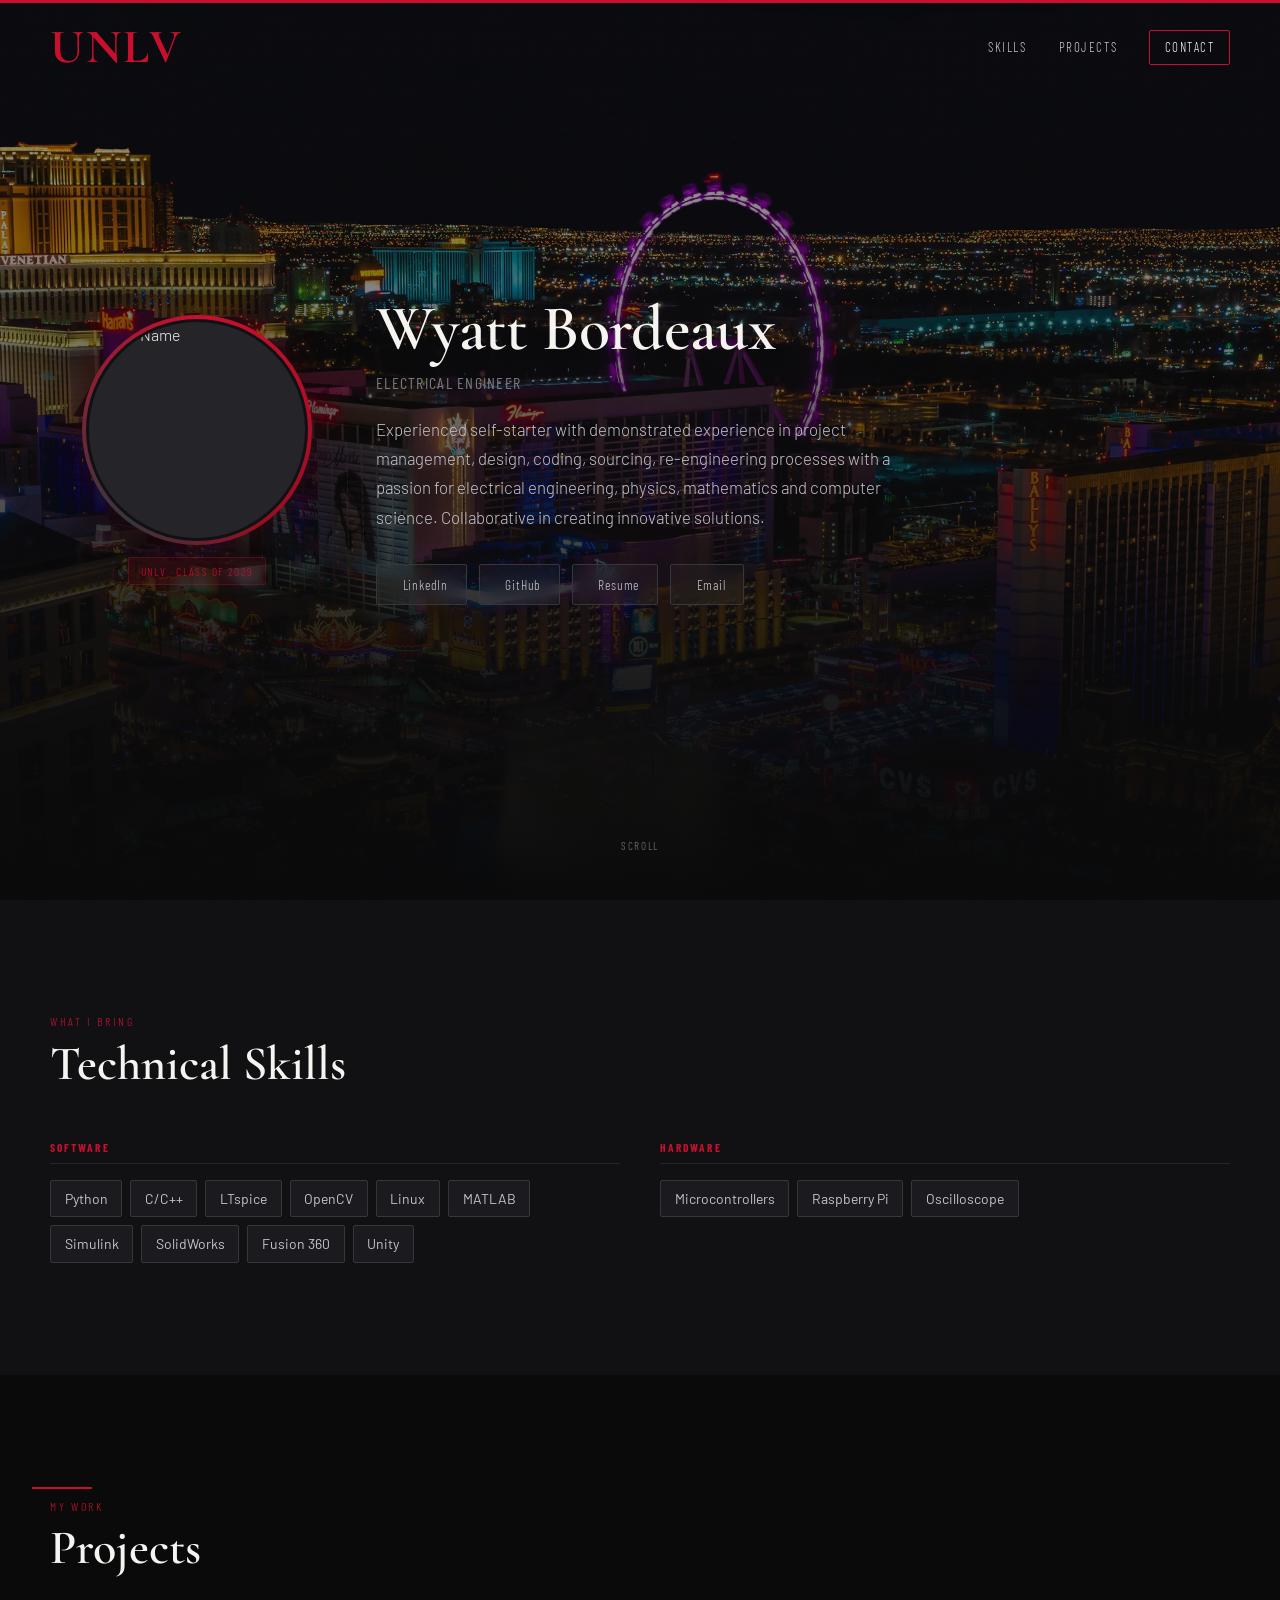
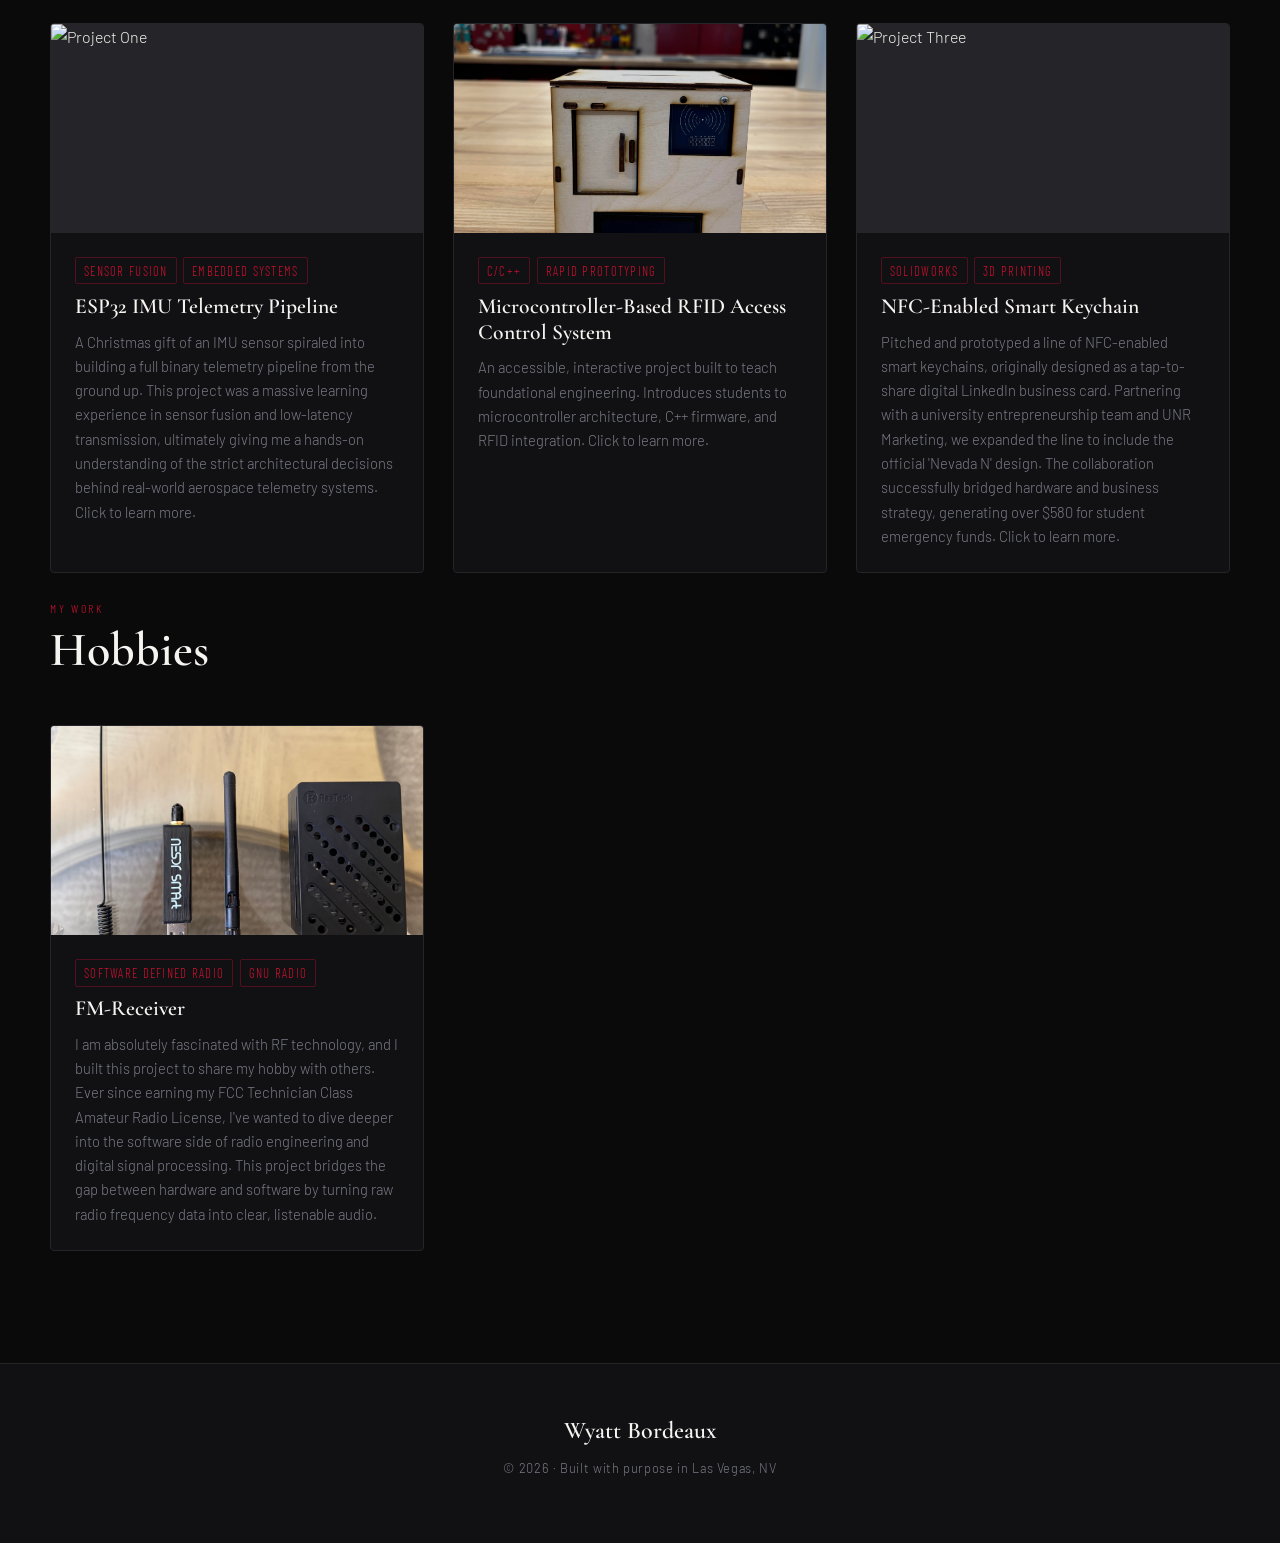
==== index.html @ 3c162ef0 "Fix image source paths in index.html Updated image source paths to use 'Images' directory." ====
<!DOCTYPE html>
<html lang="en">
<head>
  <meta charset="UTF-8" />
  <meta name="viewport" content="width=device-width, initial-scale=1.0" />
  <title>Wyatt Bordeaux | Portfolio</title>
  <link rel="stylesheet" href="style.css" />
  <link rel="preconnect" href="https://fonts.googleapis.com" />
  <link rel="preconnect" href="https://fonts.gstatic.com" crossorigin />
  <link href="https://fonts.googleapis.com/css2?family=Cormorant+Garamond:wght@300;400;600;700&family=Barlow:wght@300;400;500;600&family=Barlow+Condensed:wght@400;600;700&display=swap" rel="stylesheet" />
  <!-- Phosphor Icons CDN -->
  <script src="https://unpkg.com/@phosphor-icons/web@2.1.1/src/index.js"></script>
</head>
<body>

  <section id="hero">
    <div class="hero-bg" id="heroBg">
      <img src="Images/strip.jpg" alt="Las Vegas Strip" class="hero-bg-img" />
      <div class="hero-bg-overlay"></div>
    </div>

    <div class="profile-container" id="profileSection">

      <!-- Left: Headshot -->
      <div class="profile-photo-wrap">
        <!-- 📸 PLACEHOLDER: Replace with your headshot photo -->
        <div class="profile-photo-ring">
          <img src="images/headshot.png" alt="Your Name" class="profile-photo" />
        </div>
        <!-- Optional: small school/org badge below photo -->
        <div class="profile-badge">UNLV · Class of 2029</div>
      </div>

      <!-- Right: Description -->
      <div class="profile-info">
        <h1 class="profile-name">Wyatt Bordeaux</h1>
        <p class="profile-title">
          <!-- 🖊️ PLACEHOLDER: Your degree / role / headline -->
          Electrical Engineer
        </p>
        <p class="profile-bio">
          <!-- 🖊️ PLACEHOLDER: 2–4 sentences about you, your passion, and your goals -->
          Experienced self-starter with demonstrated experience in project management, design, coding, sourcing, re-engineering
            processes with a passion for electrical engineering, physics, mathematics and computer science. Collaborative in
            creating innovative solutions.
        </p>

        <!-- Contact row -->
        <div class="contact-row">
          <!-- 🔗 Replace href with your LinkedIn URL -->
          <a href="https://www.linkedin.com/in/wyatt-bordeaux" target="_blank" class="contact-chip" title="LinkedIn">
            <i class="ph ph-linkedin-logo"></i>
            <span>LinkedIn</span>
          </a>
            <!-- 📄 Replace href with path to your GITHUB  -->
          <a href="https://github.com/ButterCaptain" target="_blank" class="contact-chip" title="github">
             <i class="ph ph-github-logo"></i>
             <span>GitHub</span>
          </a>
          <!-- 📄 Replace href with path to your resume PDF -->
          <a href="Files/Resume_2026.pdf" target="_blank" class="contact-chip" title="Resume">
            <i class="ph ph-file-text"></i>
            <span>Resume</span>
          </a>
          
          <a href="mailto:Wyatt.l.bordeaux@gmail.com" class="contact-chip" title="Email">
            <i class="ph ph-envelope-simple"></i>
            <span>Email</span>
          </a>
        </div>
      </div>

    </div><!-- /profile-container -->

    <!-- Scroll hint -->
    <div class="scroll-hint">
      <span>Scroll</span>
      <i class="ph ph-arrow-down"></i>
    </div>
  </section><!-- /hero -->


  <section id="skills" class="section">
    <div class="section-inner">
      <div class="section-label-row">
        <span class="eyebrow">What I Bring</span>
        <h2 class="section-title">Technical Skills</h2>
      </div>

      <div class="skills-grid">

        <div class="skill-group">
          <h3 class="skill-group-label">Software</h3>
          <div class="skill-tags">
            <span class="skill-tag">Python</span>
            <span class="skill-tag">C/C++</span>
            <span class="skill-tag">LTspice</span>
            <span class="skill-tag">OpenCV</span>
            <span class="skill-tag">Linux</span>
            <span class="skill-tag">MATLAB</span>
            <span class="skill-tag">Simulink</span>
            <span class="skill-tag">SolidWorks</span>
            <span class="skill-tag">Fusion 360</span>
            <span class="skill-tag">Unity</span>

            <!-- Add more here -->
          </div>
        </div>

        <div class="skill-group">
          <h3 class="skill-group-label">Hardware</h3>
          <div class="skill-tags">
            <span class="skill-tag">Microcontrollers</span>
            <span class="skill-tag">Raspberry Pi</span>
            <span class="skill-tag">Oscilloscope</span>
            <!-- Add more here -->
          </div>
        </div>

      </div><!-- /skills-grid -->
    </div>
  </section><!-- /skills -->


  <section id="projects" class="section">
    <div class="section-inner">
      <div class="section-label-row">
        <span class="eyebrow">My Work</span>
        <h2 class="section-title">Projects</h2>
      </div>

      <div class="projects-grid">

        <!-- ── PROJECT CARD 1 ──────────────────────────────────── -->
        <article class="project-card" onclick="location.href='Project_Template1.html'">
          <div class="project-img-wrap">
            <!-- 📸 PLACEHOLDER: Replace with project screenshot/image -->
            <img src="Images/ESP32_IMU.png" alt="Project One" class="project-img" />
            <div class="project-img-overlay">
              <span class="view-label">View Project <i class="ph ph-arrow-up-right"></i></span>
            </div>
          </div>
          <div class="project-body">
            <div class="project-tags">
              <span class="ptag">Sensor Fusion</span>
              <span class="ptag">Embedded Systems</span>
            </div>
            <h3 class="project-title">ESP32 IMU Telemetry Pipeline</h3>
            <p class="project-desc">
              A Christmas gift of an IMU sensor spiraled into building a full binary telemetry pipeline from the ground up. This project was a massive learning experience in sensor fusion and low-latency transmission, ultimately giving me a hands-on understanding of the strict architectural decisions behind real-world aerospace telemetry systems. Click to learn more.
            </p>
          </div>
        </article>

        <!-- ── PROJECT CARD 2 ──────────────────────────────────── -->
        <article class="project-card" onclick="location.href='Project_Template.html'">
          <div class="project-img-wrap">
            <img src="Images/project_1.jpg" alt="Project Two" class="project-img" />
            <div class="project-img-overlay">
              <span class="view-label">View Project <i class="ph ph-arrow-up-right"></i></span>
            </div>
          </div>
          <div class="project-body">
            <div class="project-tags">
              <span class="ptag">C/C++</span>
              <span class="ptag">Rapid Prototyping</span>
            </div>
            <h3 class="project-title">Microcontroller-Based RFID Access Control System</h3>
            <p class="project-desc">An accessible, interactive project built to teach foundational engineering. Introduces students to microcontroller architecture, C++ firmware, and RFID integration. Click to learn more.</p>
          </div>
        </article>

        <!-- ── PROJECT CARD 3 ──────────────────────────────────── -->
        <article class="project-card" onclick="location.href='Project_Template3.html'">
          <div class="project-img-wrap">
            <img src="Images/linkedin_keychain.png" alt="Project Three" class="project-img" />
            <div class="project-img-overlay">
              <span class="view-label">View Project <i class="ph ph-arrow-up-right"></i></span>
            </div>
          </div>
          <div class="project-body">
            <div class="project-tags">
              <span class="ptag">SolidWorks</span>
              <span class="ptag">3D Printing</span>
            </div>
            <h3 class="project-title">NFC-Enabled Smart Keychain</h3>
            <p class="project-desc">
              Pitched and prototyped a line of NFC-enabled smart keychains, originally designed as a tap-to-share digital LinkedIn business card. Partnering with a university entrepreneurship team and UNR Marketing, we expanded the line to include the official 'Nevada N' design. The collaboration successfully bridged hardware and business strategy, generating over $580 for student emergency funds. Click to learn more.
            </p>
          </div>
        </article>


      </div><!-- /projects-grid -->
    </div>
    <span style="display: inline-block; width: 20px;"></span>
    <span style="display: inline-block; width: 20px;"></span>
    <div class="section-inner">
      <div class="section-label-row">
        <span class="eyebrow">My Work</span>
        <h2 class="section-title">Hobbies</h2>
      </div>

      <div class="projects-grid">

        <!-- ── PROJECT CARD 1 ──────────────────────────────────── -->
        <article class="project-card" onclick="location.href='Project_Template1.html'">
          <div class="project-img-wrap">
            <!-- 📸 PLACEHOLDER: Replace with project screenshot/image -->
            <img src="Images/Layout.jpg" alt="Project One" class="project-img" />
            <div class="project-img-overlay">
              <span class="view-label">View Project <i class="ph ph-arrow-up-right"></i></span>
            </div>
          </div>
          <div class="project-body">
            <div class="project-tags">
              <span class="ptag">Software Defined Radio</span>
              <span class="ptag">GNU Radio</span>
            </div>
            <h3 class="project-title">FM-Receiver</h3>
            <p class="project-desc">
              I am absolutely fascinated with RF technology, and I built this project to share my hobby with others. Ever since earning my FCC Technician Class Amateur Radio License, I've wanted to dive deeper into the software side of radio engineering and digital signal processing. This project bridges the gap between hardware and software by turning raw radio frequency data into clear, listenable audio.
            </p>
          </div>
        </article>

      </div><!-- /hobbies-grid -->
    </div>
  </section><!-- /Hobbies -->


  <footer id="footer">
    <div class="footer-inner">
      <p class="footer-name">Wyatt Bordeaux</p>
      <p class="footer-copy">&copy; <span id="year"></span> · Built with purpose in Las Vegas, NV</p>
      <div class="footer-links">
        <a href="mailto:wyatt.l.bordeaux@gmail.com"><i class="ph ph-envelope-simple"></i></a>
        <a href="https://linkedin.com/in/yourhandle" target="_blank"><i class="ph ph-linkedin-logo"></i></a>
        <a href="files/resume.pdf" target="_blank"><i class="ph ph-file-text"></i></a>
      </div>
    </div>
  </footer>


  <script src="main.js"></script>
</body>
</html>
---- style.css ----
:root {
  /* Brand Colors */
  --scarlet:        #C8102E;   /* Primary accent */
  --scarlet-dark:   #9A0C22;
  --scarlet-glow:   rgba(200, 16, 46, 0.18);

  /* Neutrals */
  --black:          #0A0A0B;
  --gray-900:       #111114;
  --gray-800:       #1A1A1F;
  --gray-700:       #242429;
  --gray-600:       #36363D;
  --gray-400:       #7A7A85;
  --gray-200:       #C4C4CC;
  --white:          #F5F4F0;

  /* Typography */
  --font-display:  'Cormorant Garamond', Georgia, serif;
  --font-body:     'Barlow', sans-serif;
  --font-condensed:'Barlow Condensed', sans-serif;

  /* Spacing */
  --section-pad:   7rem 2rem;
  --card-radius:   4px;
  --max-width:     1180px;

  /* Transitions */
  --ease:          cubic-bezier(0.25, 0.46, 0.45, 0.94);
}

*, *::before, *::after {
  box-sizing: border-box;
  margin: 0;
  padding: 0;
}

html {
  scroll-behavior: smooth;
  font-size: 16px;
}

body {
  background-color: var(--black);
  color: var(--white);
  font-family: var(--font-body);
  font-weight: 300;
  line-height: 1.6;
  overflow-x: hidden;
}

img {
  display: block;
  max-width: 100%;
}

a {
  color: inherit;
  text-decoration: none;
}

/* Scrollbar (Chrome/Edge) */
::-webkit-scrollbar { width: 5px; }
::-webkit-scrollbar-track { background: var(--gray-900); }
::-webkit-scrollbar-thumb { background: var(--scarlet-dark); border-radius: 2px; }


#hero {
  position: relative;
  min-height: 100vh;
  display: flex;
  flex-direction: column;
  justify-content: center;
  align-items: center;
  overflow: hidden;
}

/* --- Vegas Strip background image --- */
.hero-bg {
  position: absolute;
  inset: 0;
  z-index: 0;
  will-change: transform;       /* JS parallax applied here */
}

.hero-bg-img {
  width: 100%;
  height: 130%;                 /* oversized so parallax has room */
  object-fit: cover;
  object-position: center top;
  background-color: var(--gray-800);
}

/* Gradient overlay: full coverage at bottom, partial at top */
.hero-bg-overlay {
  position: absolute;
  inset: 0;
  background: linear-gradient(
    to bottom,
    rgba(10, 10, 11, 0.35) 0%,
    rgba(10, 10, 11, 0.55) 40%,
    rgba(10, 10, 11, 0.92) 75%,
    var(--black)           100%
  );
}

/* Thin scarlet line at very top */
#hero::before {
  content: '';
  position: absolute;
  top: 0; left: 0; right: 0;
  height: 3px;
  background: var(--scarlet);
  z-index: 10;
}

/* --- Scroll hint arrow at bottom --- */
.scroll-hint {
  position: absolute;
  bottom: 2.5rem;
  left: 50%;
  transform: translateX(-50%);
  z-index: 5;
  display: flex;
  flex-direction: column;
  align-items: center;
  gap: 0.3rem;
  color: var(--gray-400);
  font-family: var(--font-condensed);
  font-size: 0.7rem;
  letter-spacing: 0.15em;
  text-transform: uppercase;
  animation: scrollBounce 2s infinite var(--ease);
}

.scroll-hint i { font-size: 1.1rem; }

@keyframes scrollBounce {
  0%, 100% { transform: translateX(-50%) translateY(0); opacity: 0.6; }
  50%       { transform: translateX(-50%) translateY(6px); opacity: 1; }
}


.profile-container {
  position: relative;
  z-index: 5;
  display: flex;
  align-items: center;
  gap: 4rem;
  max-width: var(--max-width);
  width: 100%;
  padding: 0 2rem;
  /* fade-in on load — JS adds .visible class */
  opacity: 0;
  transform: translateY(30px);
  transition: opacity 0.9s var(--ease), transform 0.9s var(--ease);
}

.profile-container.visible {
  opacity: 1;
  transform: translateY(0);
}

/* --- Headshot --- */
.profile-photo-wrap {
  flex-shrink: 0;
  display: flex;
  flex-direction: column;
  align-items: center;
  gap: 0.75rem;
}

/* Decorative ring: scarlet outer, gap, photo */
.profile-photo-ring {
  width: 230px;
  height: 230px;
  border-radius: 50%;
  padding: 4px;
  background: conic-gradient(var(--scarlet) 0%, var(--scarlet-dark) 40%, var(--gray-600) 60%, var(--scarlet) 100%);
  box-shadow: 0 0 40px var(--scarlet-glow), 0 20px 60px rgba(0,0,0,0.6);
  animation: rotateBorder 8s linear infinite;
}

@keyframes rotateBorder {
  to { filter: hue-rotate(10deg) brightness(1.05); }
}

.profile-photo {
  width: 100%;
  height: 100%;
  border-radius: 50%;
  object-fit: cover;
  object-position: top center;
  border: 3px solid var(--gray-900);
  background: var(--gray-700);
}

.profile-badge {
  font-family: var(--font-condensed);
  font-size: 0.72rem;
  letter-spacing: 0.12em;
  text-transform: uppercase;
  color: var(--scarlet);
  background: rgba(200, 16, 46, 0.1);
  border: 1px solid rgba(200, 16, 46, 0.3);
  padding: 0.25rem 0.75rem;
  border-radius: 2px;
}

/* --- Right: Text description --- */
.profile-info {
  flex: 1;
}

.profile-label {
  font-family: var(--font-condensed);
  font-size: 0.75rem;
  letter-spacing: 0.2em;
  color: var(--scarlet);
  margin-bottom: 0.4rem;
  text-transform: uppercase;
}

.profile-name {
  font-family: var(--font-display);
  font-size: clamp(2.8rem, 5vw, 4.2rem);
  font-weight: 600;
  line-height: 1.05;
  letter-spacing: -0.01em;
  color: var(--white);
  margin-bottom: 0.5rem;
}

.profile-title {
  font-family: var(--font-condensed);
  font-size: 1rem;
  font-weight: 400;
  letter-spacing: 0.08em;
  text-transform: uppercase;
  color: var(--gray-400);
  margin-bottom: 1.2rem;
}

.profile-bio {
  font-size: 1.05rem;
  font-weight: 300;
  line-height: 1.75;
  color: var(--gray-200);
  max-width: 540px;
  margin-bottom: 2rem;
}


.contact-row {
  display: flex;
  flex-wrap: wrap;
  gap: 0.75rem;
}

.contact-chip {
  display: inline-flex;
  align-items: center;
  gap: 0.5rem;
  padding: 0.55rem 1.1rem;
  border: 1px solid var(--gray-600);
  border-radius: 2px;
  font-family: var(--font-condensed);
  font-size: 0.85rem;
  letter-spacing: 0.06em;
  color: var(--gray-200);
  background: rgba(255,255,255,0.03);
  backdrop-filter: blur(8px);
  transition: border-color 0.2s, color 0.2s, background 0.2s, transform 0.2s;
  cursor: pointer;
}

.contact-chip i {
  font-size: 1rem;
  color: var(--scarlet);
  transition: transform 0.2s;
}

.contact-chip:hover {
  border-color: var(--scarlet);
  color: var(--white);
  background: rgba(200, 16, 46, 0.08);
  transform: translateY(-2px);
}

.contact-chip:hover i {
  transform: scale(1.15);
}


.section {
  padding: var(--section-pad);
  position: relative;
}

.section-inner {
  max-width: var(--max-width);
  margin: 0 auto;
}

.section-label-row {
  margin-bottom: 3rem;
}

.eyebrow {
  display: block;
  font-family: var(--font-condensed);
  font-size: 0.75rem;
  letter-spacing: 0.22em;
  text-transform: uppercase;
  color: var(--scarlet);
  margin-bottom: 0.4rem;
}

.section-title {
  font-family: var(--font-display);
  font-size: clamp(2rem, 4vw, 3rem);
  font-weight: 600;
  color: var(--white);
  line-height: 1.1;
}

/* Thin left border accent on sections */
.section::before {
  content: '';
  display: block;
  width: 60px;
  height: 2px;
  background: var(--scarlet);
  margin-bottom: 0.5rem;
}

#hero::before { margin-bottom: 0; }  /* override for hero top line */


#skills {
  background: var(--gray-900);
}

#skills::before { display: none; }  /* no left bar on skills — different bg */

.skills-grid {
  display: grid;
  grid-template-columns: repeat(auto-fit, minmax(240px, 1fr));
  gap: 2.5rem;
}

.skill-group-label {
  font-family: var(--font-condensed);
  font-size: 0.72rem;
  letter-spacing: 0.18em;
  text-transform: uppercase;
  color: var(--scarlet);
  margin-bottom: 1rem;
  padding-bottom: 0.4rem;
  border-bottom: 1px solid var(--gray-700);
}

.skill-tags {
  display: flex;
  flex-wrap: wrap;
  gap: 0.5rem;
}

.skill-tag {
  font-family: var(--font-body);
  font-size: 0.875rem;
  font-weight: 400;
  padding: 0.4rem 0.85rem;
  border: 1px solid var(--gray-600);
  border-radius: 2px;
  color: var(--gray-200);
  background: var(--gray-800);
  transition: border-color 0.2s, color 0.2s, background 0.2s, transform 0.15s;
  cursor: default;
}

.skill-tag:hover {
  border-color: var(--scarlet);
  color: var(--white);
  background: rgba(200, 16, 46, 0.06);
  transform: translateY(-2px);
}


#projects {
  background: var(--black);
}

.projects-grid {
  display: grid;
  grid-template-columns: repeat(auto-fill, minmax(320px, 1fr));
  gap: 1.8rem;
}

/* ── Project Card ── */
.project-card {
  background: var(--gray-900);
  border: 1px solid var(--gray-700);
  border-radius: var(--card-radius);
  overflow: hidden;
  cursor: pointer;
  transition: transform 0.3s var(--ease), border-color 0.3s, box-shadow 0.3s;
  display: flex;
  flex-direction: column;
}

.project-card:hover {
  transform: translateY(-6px);
  border-color: var(--scarlet);
  box-shadow: 0 20px 50px rgba(0,0,0,0.5), 0 0 0 1px var(--scarlet-glow);
}

/* Image wrapper */
.project-img-wrap {
  position: relative;
  width: 100%;
  aspect-ratio: 16 / 9;    /* keeps cards uniform height */
  overflow: hidden;
  background: var(--gray-700);  /* shows if image is missing */
}

.project-img {
  width: 100%;
  height: 100%;
  object-fit: cover;
  transition: transform 0.5s var(--ease);
}

.project-card:hover .project-img {
  transform: scale(1.05);
}

/* Hover overlay on image */
.project-img-overlay {
  position: absolute;
  inset: 0;
  background: rgba(200, 16, 46, 0.75);
  display: flex;
  align-items: center;
  justify-content: center;
  opacity: 0;
  transition: opacity 0.3s;
}

.project-card:hover .project-img-overlay { opacity: 1; }

.view-label {
  font-family: var(--font-condensed);
  font-size: 0.85rem;
  letter-spacing: 0.14em;
  text-transform: uppercase;
  color: var(--white);
  display: flex;
  align-items: center;
  gap: 0.4rem;
}

/* Card body */
.project-body {
  padding: 1.5rem;
  flex: 1;
  display: flex;
  flex-direction: column;
  gap: 0.6rem;
}

/* Small tech badges */
.project-tags {
  display: flex;
  flex-wrap: wrap;
  gap: 0.4rem;
}

.ptag {
  font-family: var(--font-condensed);
  font-size: 0.80rem;
  letter-spacing: 0.1em;
  text-transform: uppercase;
  color: var(--scarlet);
  border: 1px solid rgba(200, 16, 46, 0.35);
  border-radius: 2px;
  padding: 0.15rem 0.5rem;
}

.project-title {
  font-family: var(--font-display);
  font-size: 1.35rem;
  font-weight: 600;
  color: var(--white);
  line-height: 1.2;
}

.project-desc {
  font-size: 0.92rem;
  color: var(--gray-400);
  line-height: 1.65;
  flex: 1;
}

#footer {
  background: var(--gray-900);
  border-top: 1px solid var(--gray-700);
  padding: 3rem 2rem;
}

.footer-inner {
  max-width: var(--max-width);
  margin: 0 auto;
  display: flex;
  flex-direction: column;
  align-items: center;
  gap: 0.5rem;
  text-align: center;
}

.footer-name {
  font-family: var(--font-display);
  font-size: 1.5rem;
  font-weight: 600;
  color: var(--white);
}

.footer-copy {
  font-size: 0.8rem;
  color: var(--gray-400);
  letter-spacing: 0.05em;
}

.footer-links {
  display: flex;
  gap: 1.2rem;
  margin-top: 0.5rem;
}

.footer-links a {
  font-size: 1.3rem;
  color: var(--gray-400);
  transition: color 0.2s, transform 0.2s;
}

.footer-links a:hover {
  color: var(--scarlet);
  transform: translateY(-2px);
}

.reveal {
  opacity: 0;
  transform: translateY(24px);
  transition: opacity 0.7s var(--ease), transform 0.7s var(--ease);
}

.reveal.in-view {
  opacity: 1;
  transform: translateY(0);
}

/* Stagger children inside a container */
.reveal-stagger > * {
  opacity: 0;
  transform: translateY(20px);
  transition: opacity 0.6s var(--ease), transform 0.6s var(--ease);
}

.reveal-stagger.in-view > *:nth-child(1) { transition-delay: 0.05s; opacity: 1; transform: none; }
.reveal-stagger.in-view > *:nth-child(2) { transition-delay: 0.12s; opacity: 1; transform: none; }
.reveal-stagger.in-view > *:nth-child(3) { transition-delay: 0.19s; opacity: 1; transform: none; }
.reveal-stagger.in-view > *:nth-child(4) { transition-delay: 0.26s; opacity: 1; transform: none; }
.reveal-stagger.in-view > *:nth-child(5) { transition-delay: 0.33s; opacity: 1; transform: none; }
.reveal-stagger.in-view > *:nth-child(6) { transition-delay: 0.40s; opacity: 1; transform: none; }



/* Tablet */
@media (max-width: 900px) {
  .profile-container {
    flex-direction: column;
    align-items: center;
    text-align: center;
    gap: 2.5rem;
    padding-top: 6rem;
    padding-bottom: 4rem;
  }

  .profile-info { max-width: 520px; }

  .profile-bio { max-width: 100%; }

  .contact-row {
    justify-content: center;
  }

  .projects-grid {
    grid-template-columns: repeat(auto-fill, minmax(280px, 1fr));
  }
}

/* Mobile */
@media (max-width: 560px) {
  :root { --section-pad: 5rem 1.2rem; }

  .profile-photo-ring {
    width: 180px;
    height: 180px;
  }

  .profile-name { font-size: 2.4rem; }

  .skills-grid {
    grid-template-columns: 1fr;
  }

  .projects-grid {
    grid-template-columns: 1fr;
  }

  .contact-chip span { display: none; } /* icon-only on very small screens */
}
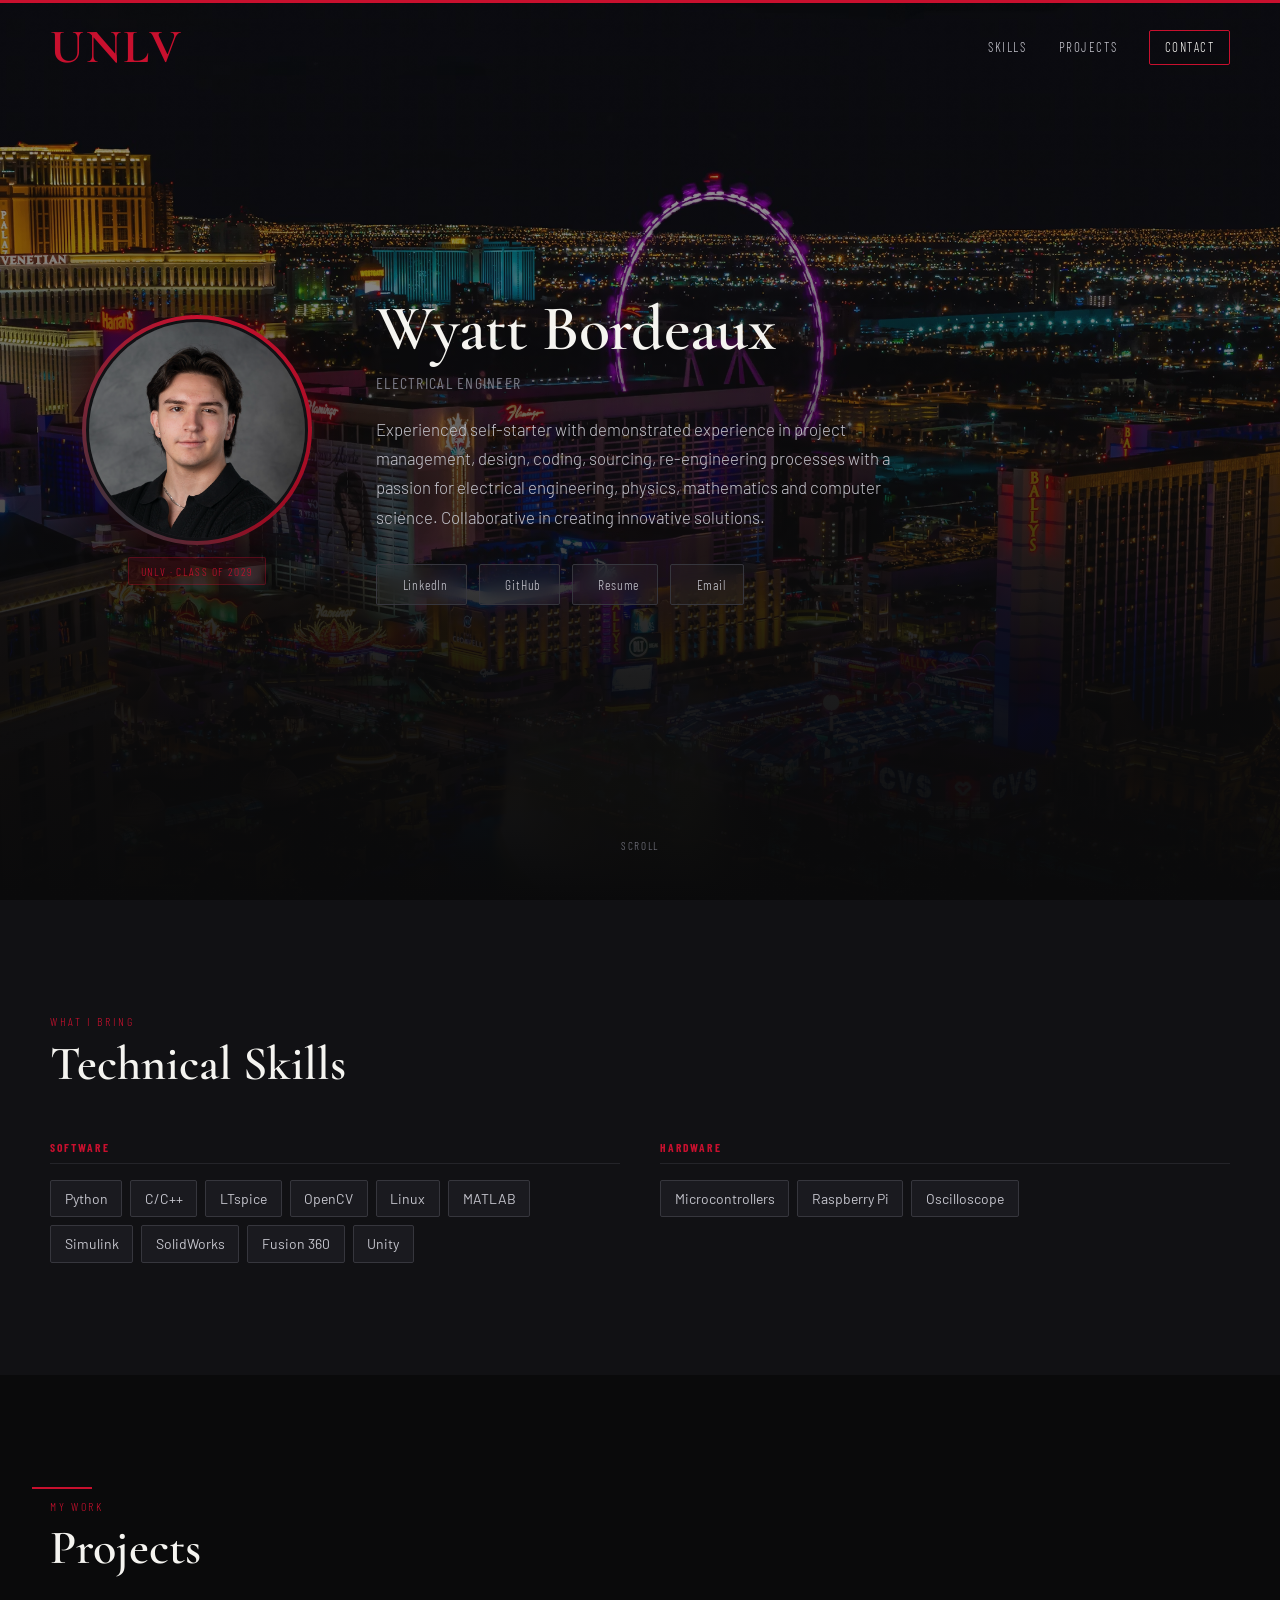
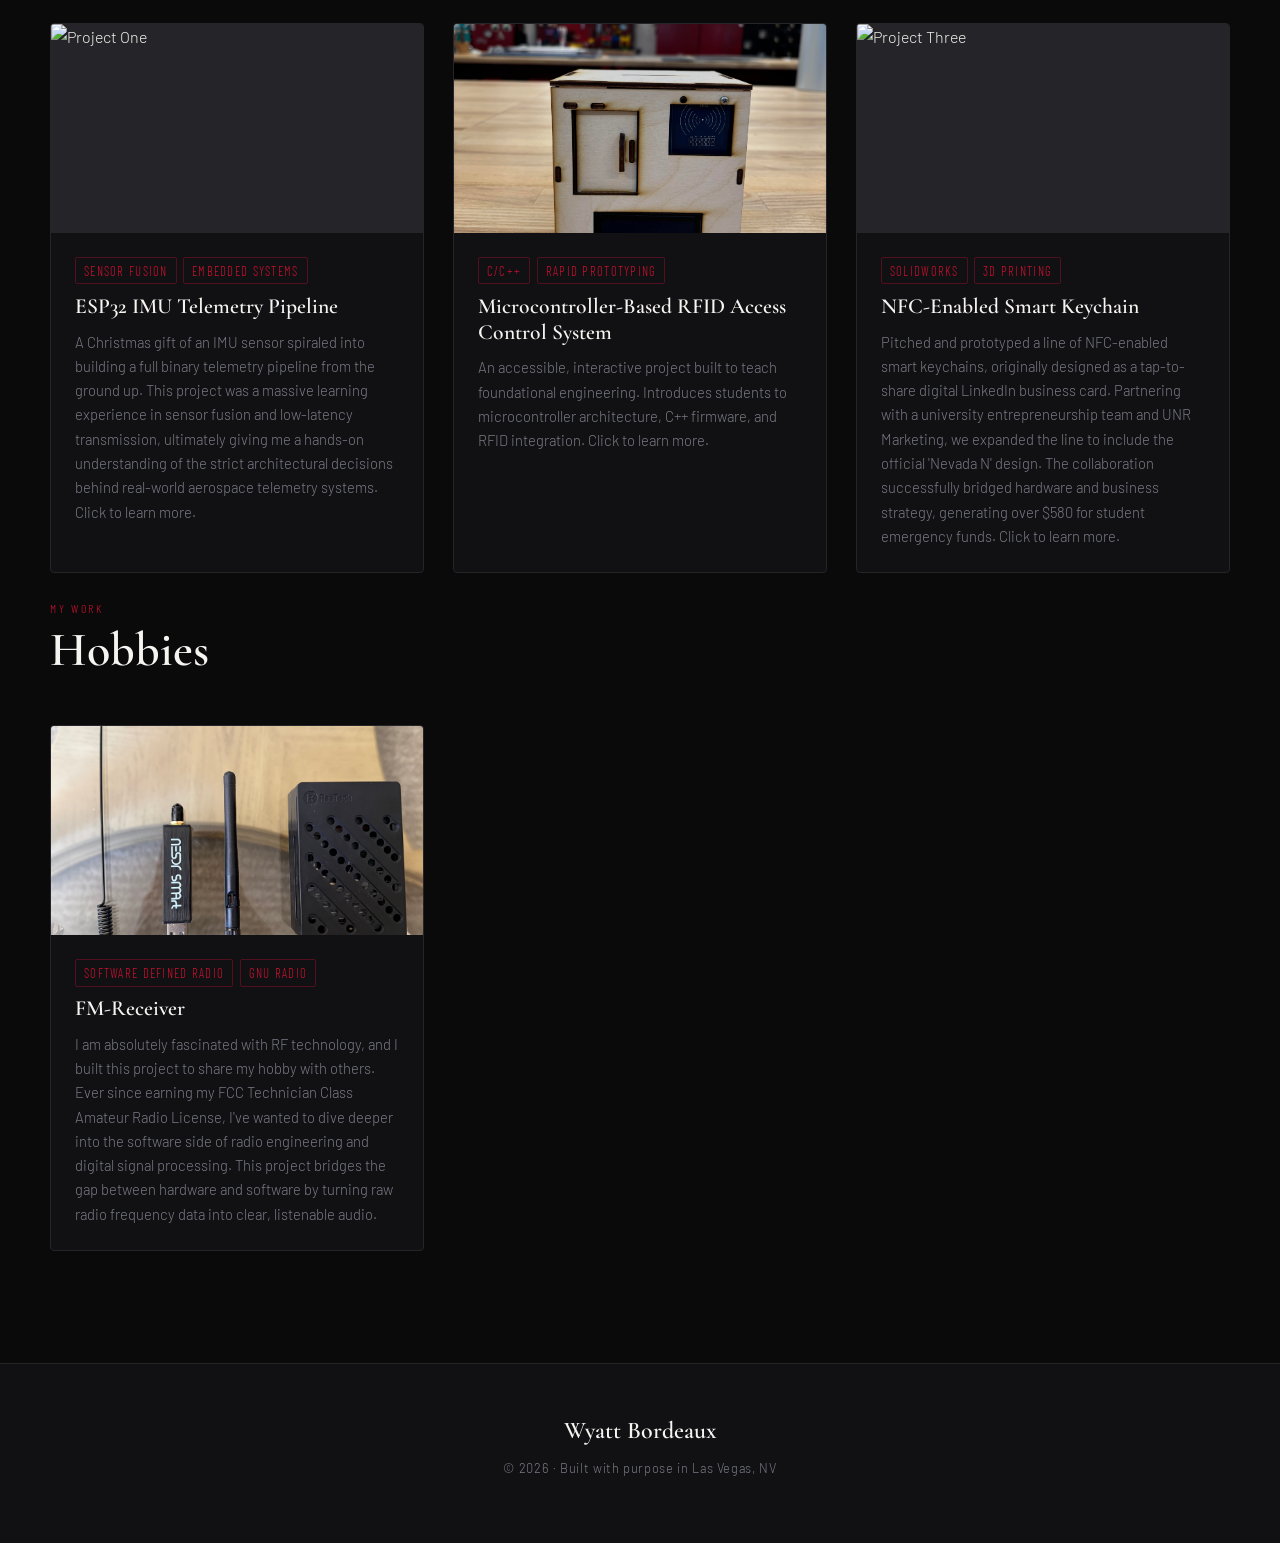
==== commit 43e6d177: "Fix image source path for headshot" ====
--- a/index.html
+++ b/index.html
@@ -25,7 +25,7 @@
       <div class="profile-photo-wrap">
         <!-- 📸 PLACEHOLDER: Replace with your headshot photo -->
         <div class="profile-photo-ring">
-          <img src="images/headshot.png" alt="Your Name" class="profile-photo" />
+          <img src="Images/headshot.png" alt="Your Name" class="profile-photo" />
         </div>
         <!-- Optional: small school/org badge below photo -->
         <div class="profile-badge">UNLV · Class of 2029</div>
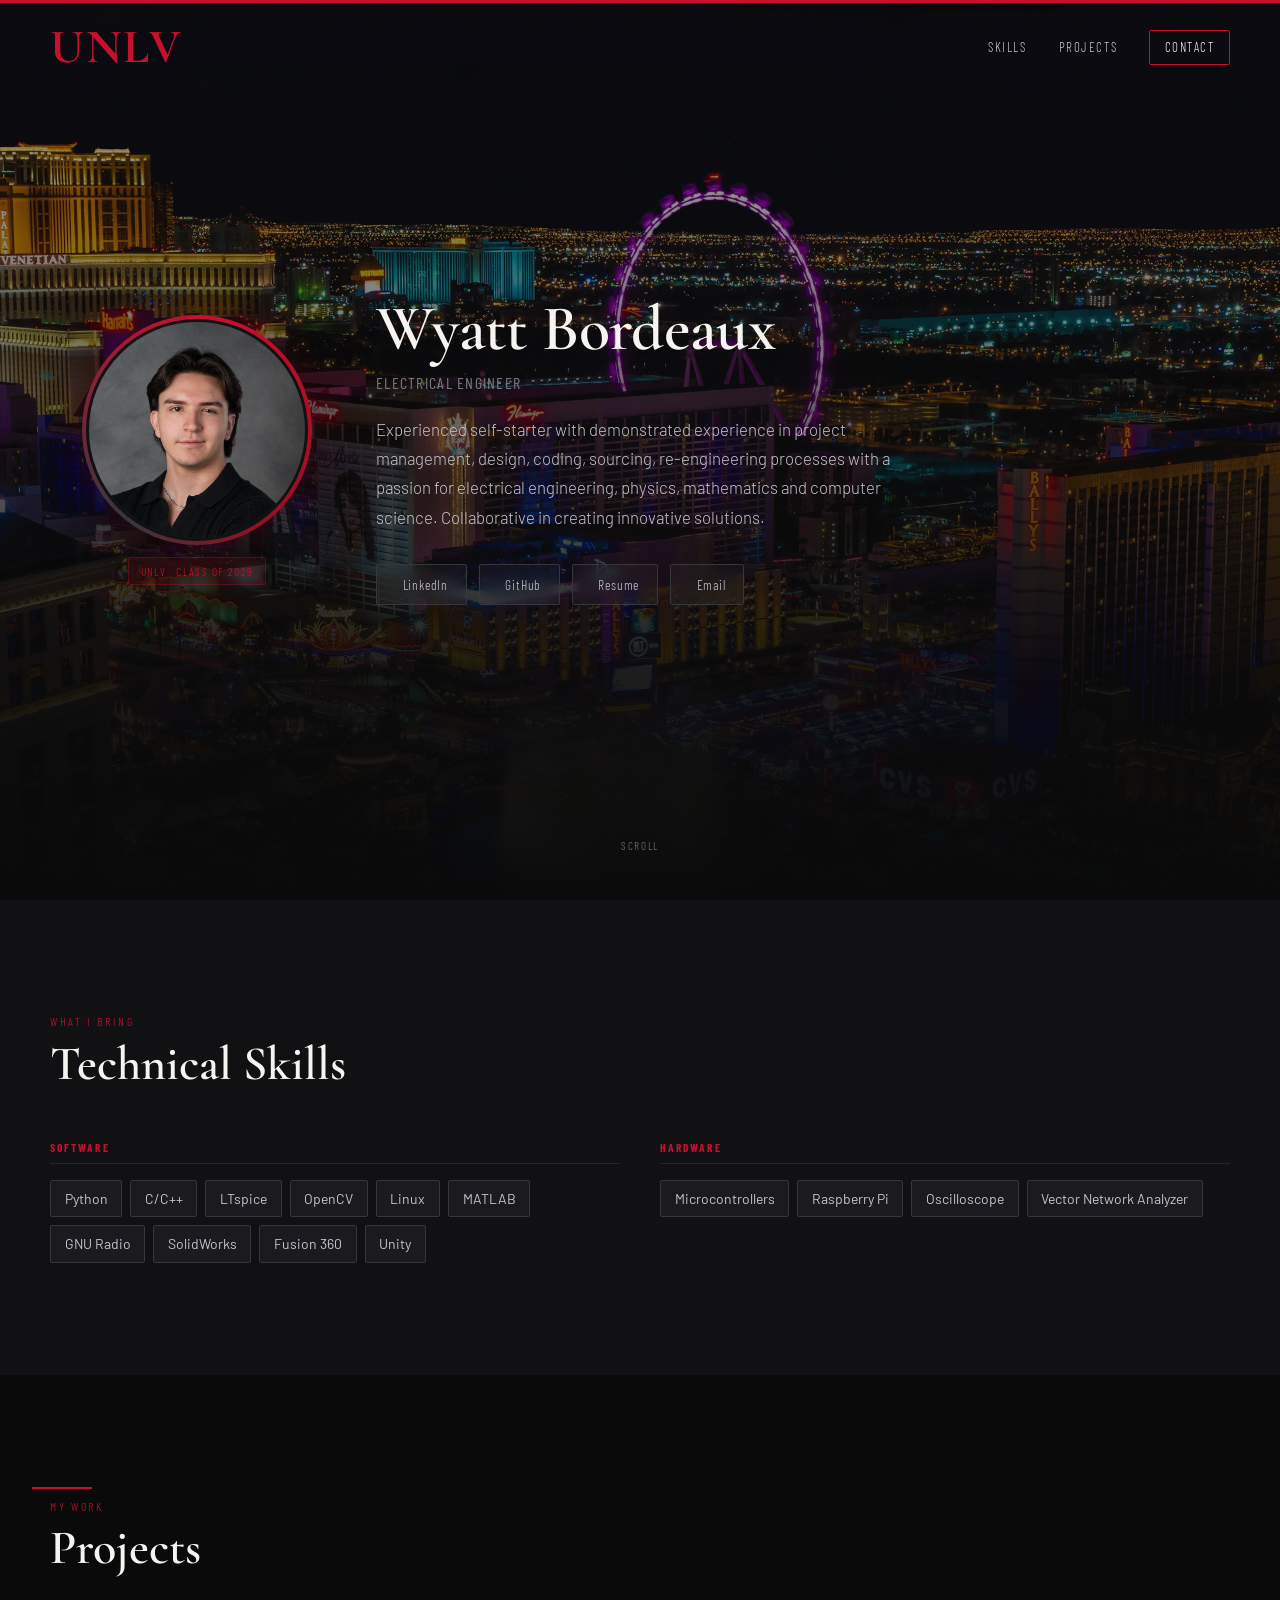
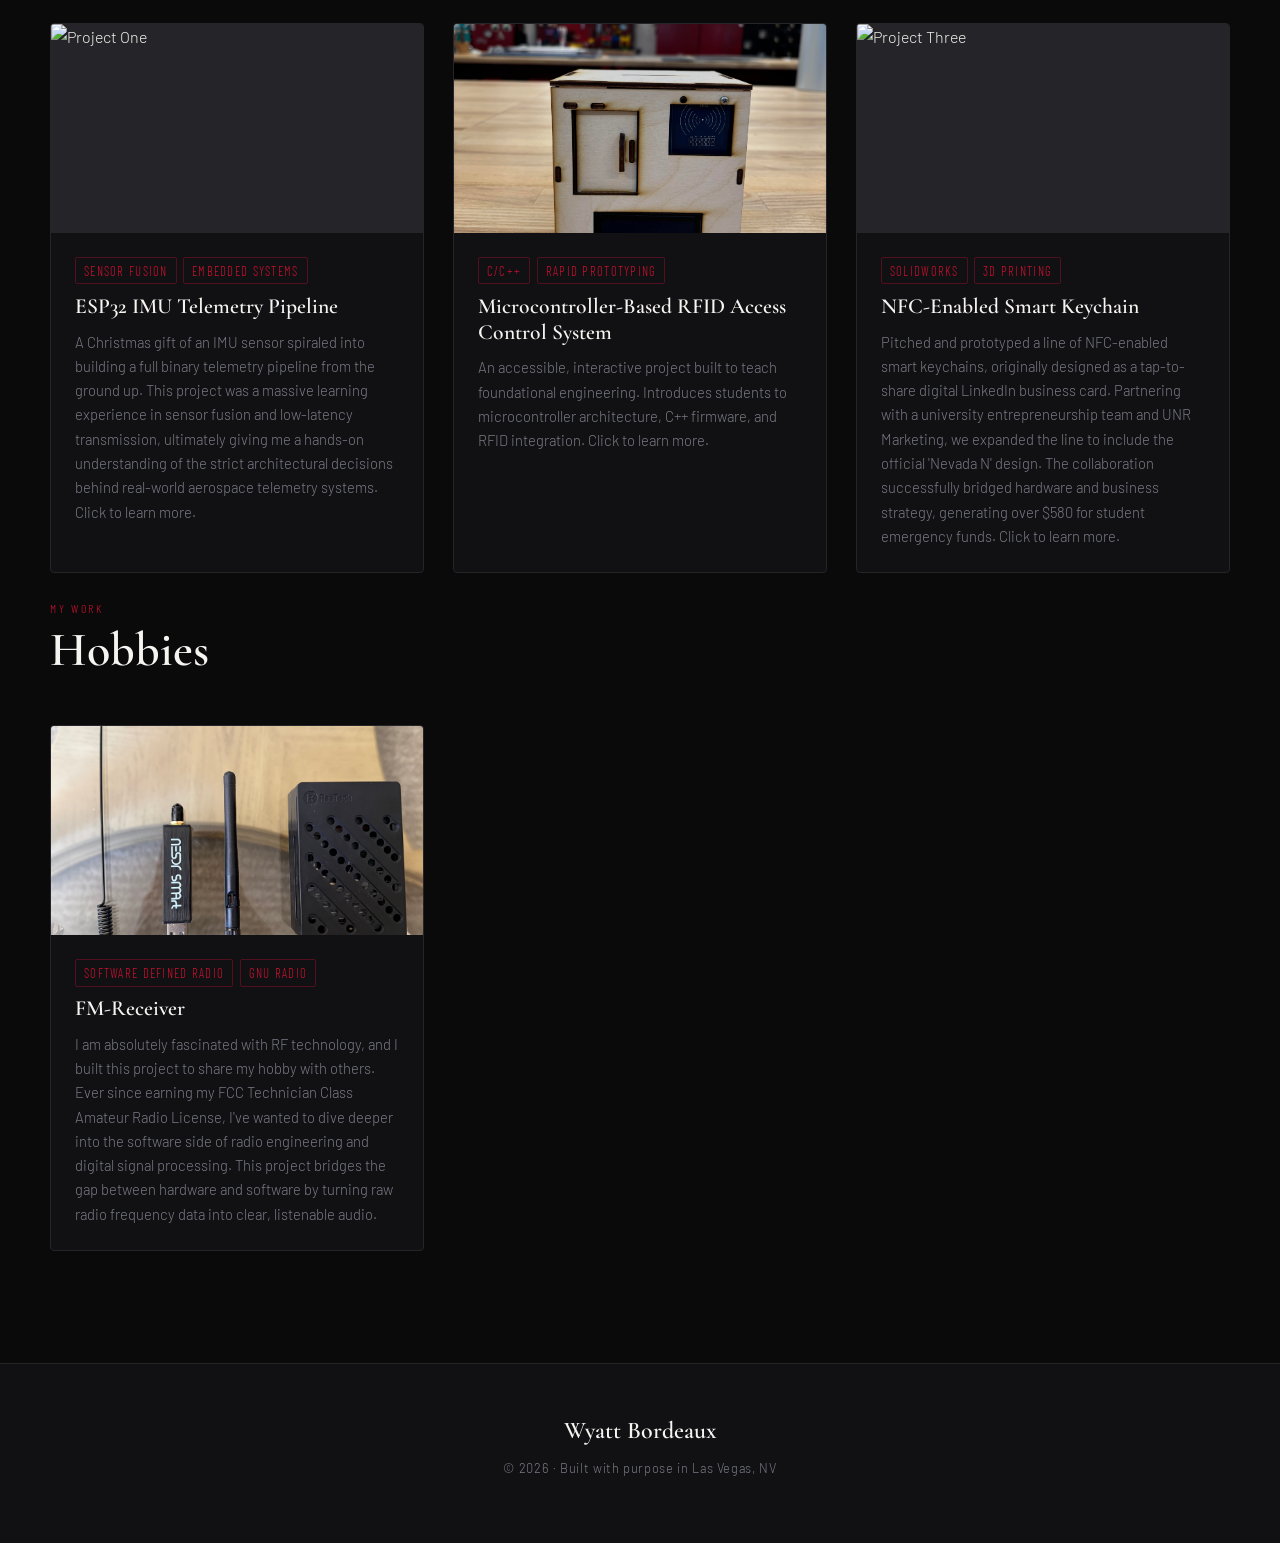
==== commit 196ec024: "Update index.html" ====
--- a/index.html
+++ b/index.html
@@ -98,7 +98,7 @@
             <span class="skill-tag">OpenCV</span>
             <span class="skill-tag">Linux</span>
             <span class="skill-tag">MATLAB</span>
-            <span class="skill-tag">Simulink</span>
+            <span class="skill-tag">GNU Radio</span>
             <span class="skill-tag">SolidWorks</span>
             <span class="skill-tag">Fusion 360</span>
             <span class="skill-tag">Unity</span>
@@ -113,6 +113,7 @@
             <span class="skill-tag">Microcontrollers</span>
             <span class="skill-tag">Raspberry Pi</span>
             <span class="skill-tag">Oscilloscope</span>
+            <span class="skill-tag">Vector Network Analyzer</span>
             <!-- Add more here -->
           </div>
         </div>
@@ -203,8 +204,8 @@
 
       <div class="projects-grid">
 
-        <!-- ── PROJECT CARD 1 ──────────────────────────────────── -->
-        <article class="project-card" onclick="location.href='Project_Template1.html'">
+        <!-- ── Hobbie CARD 1 ──────────────────────────────────── -->
+        <article class="project-card" onclick="location.href='Project_Template4.html'">
           <div class="project-img-wrap">
             <!-- 📸 PLACEHOLDER: Replace with project screenshot/image -->
             <img src="Images/Layout.jpg" alt="Project One" class="project-img" />
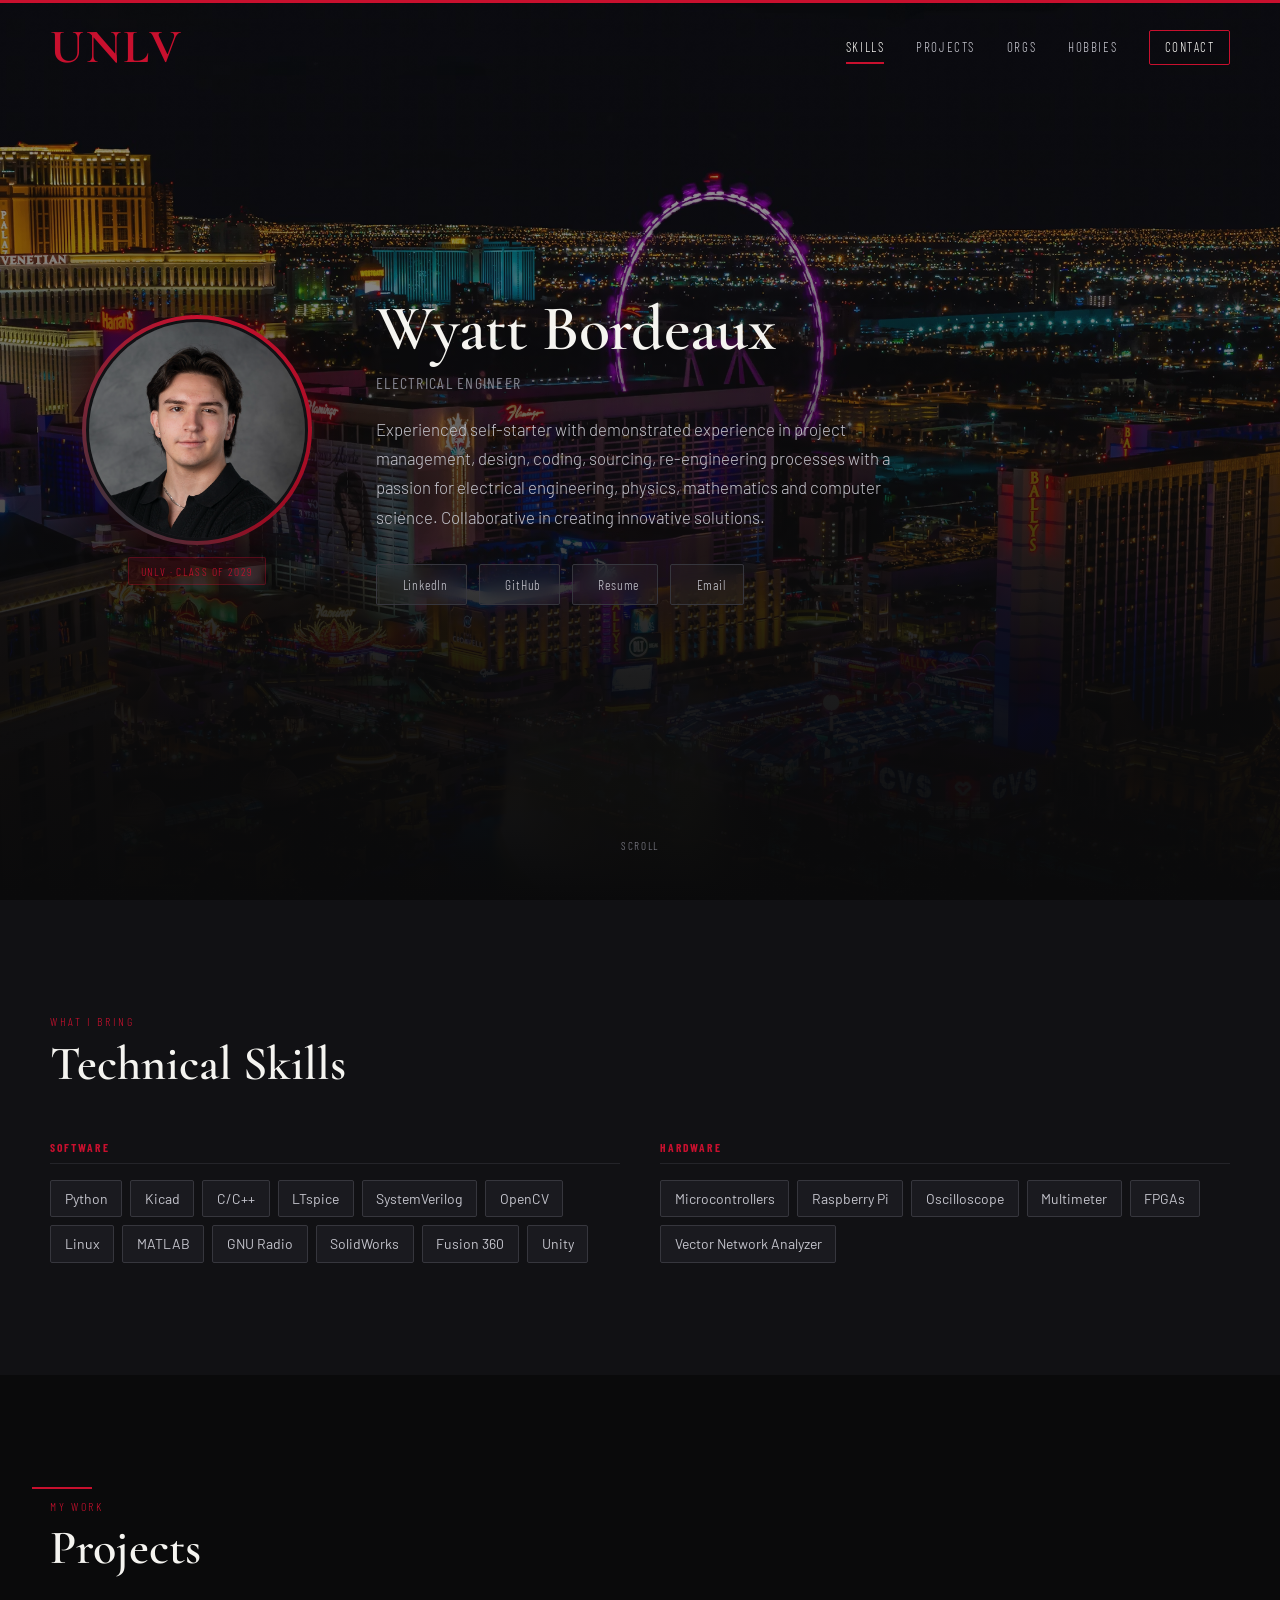
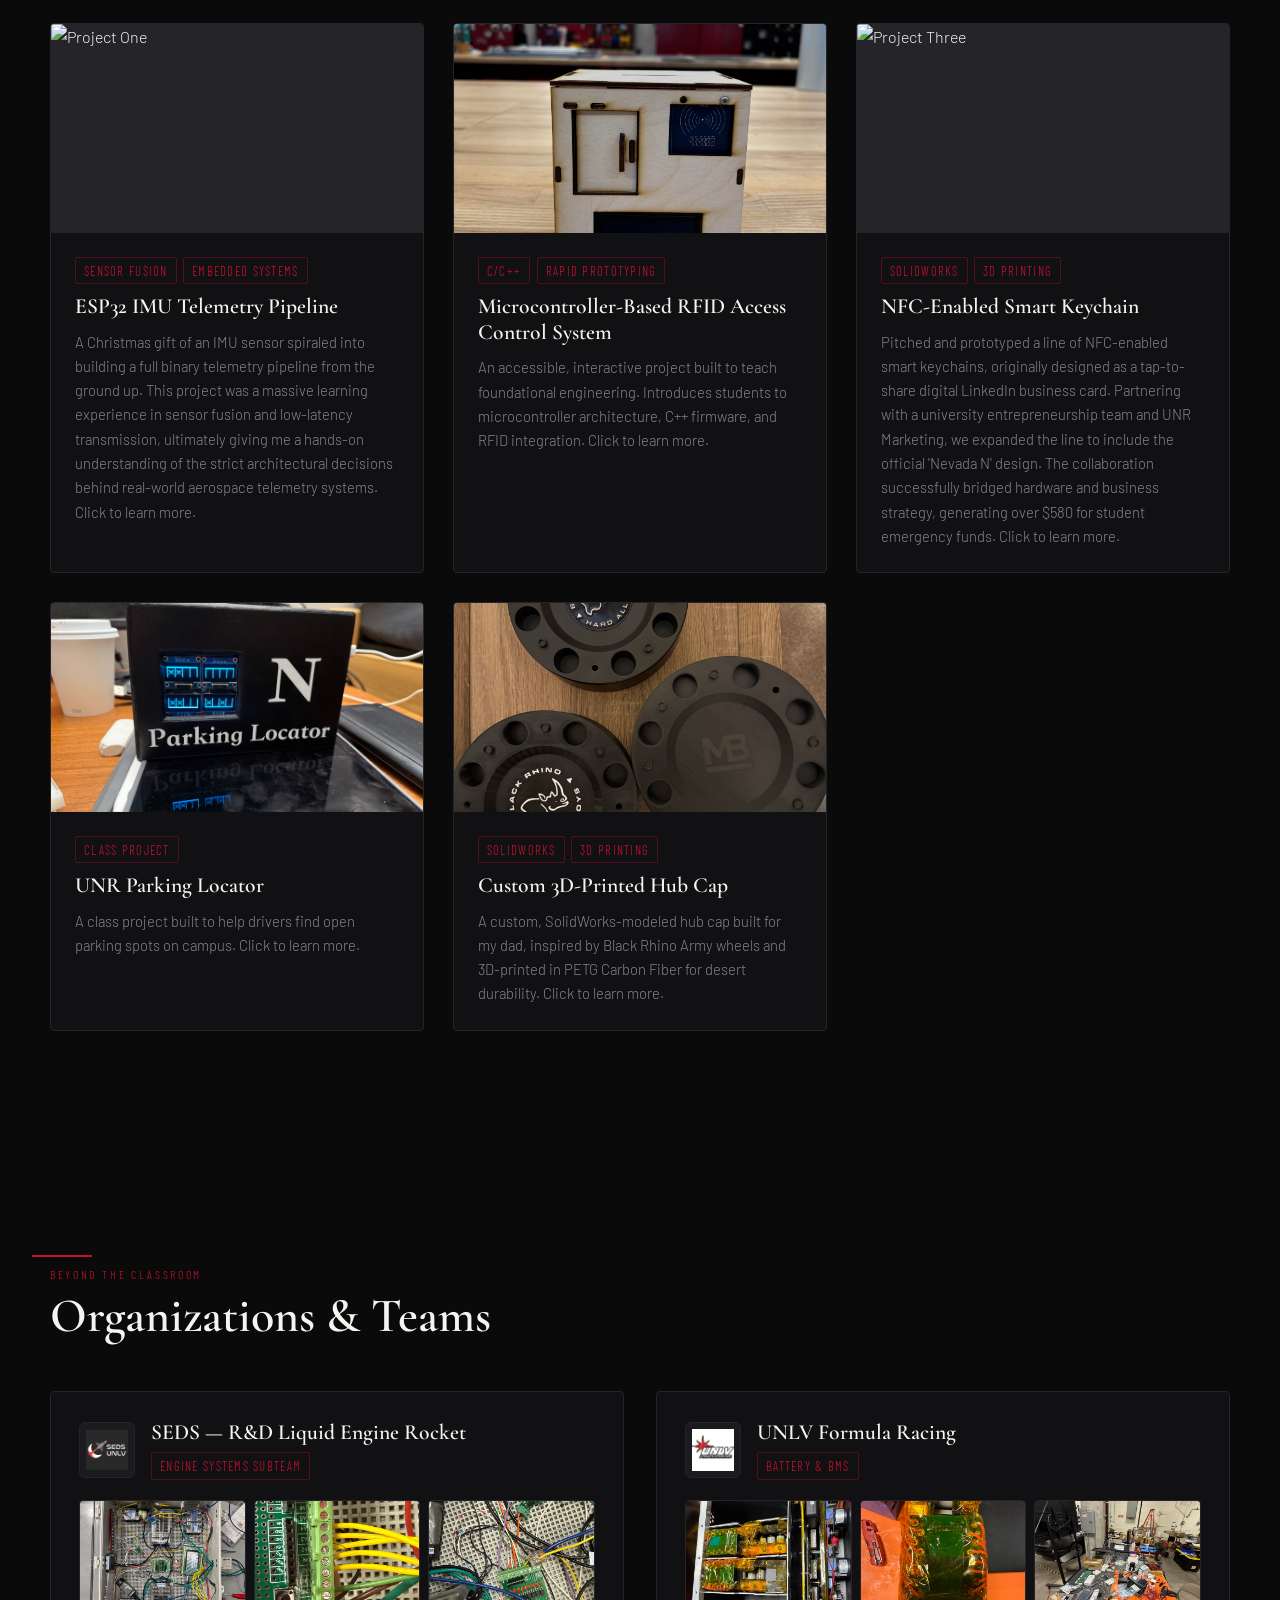
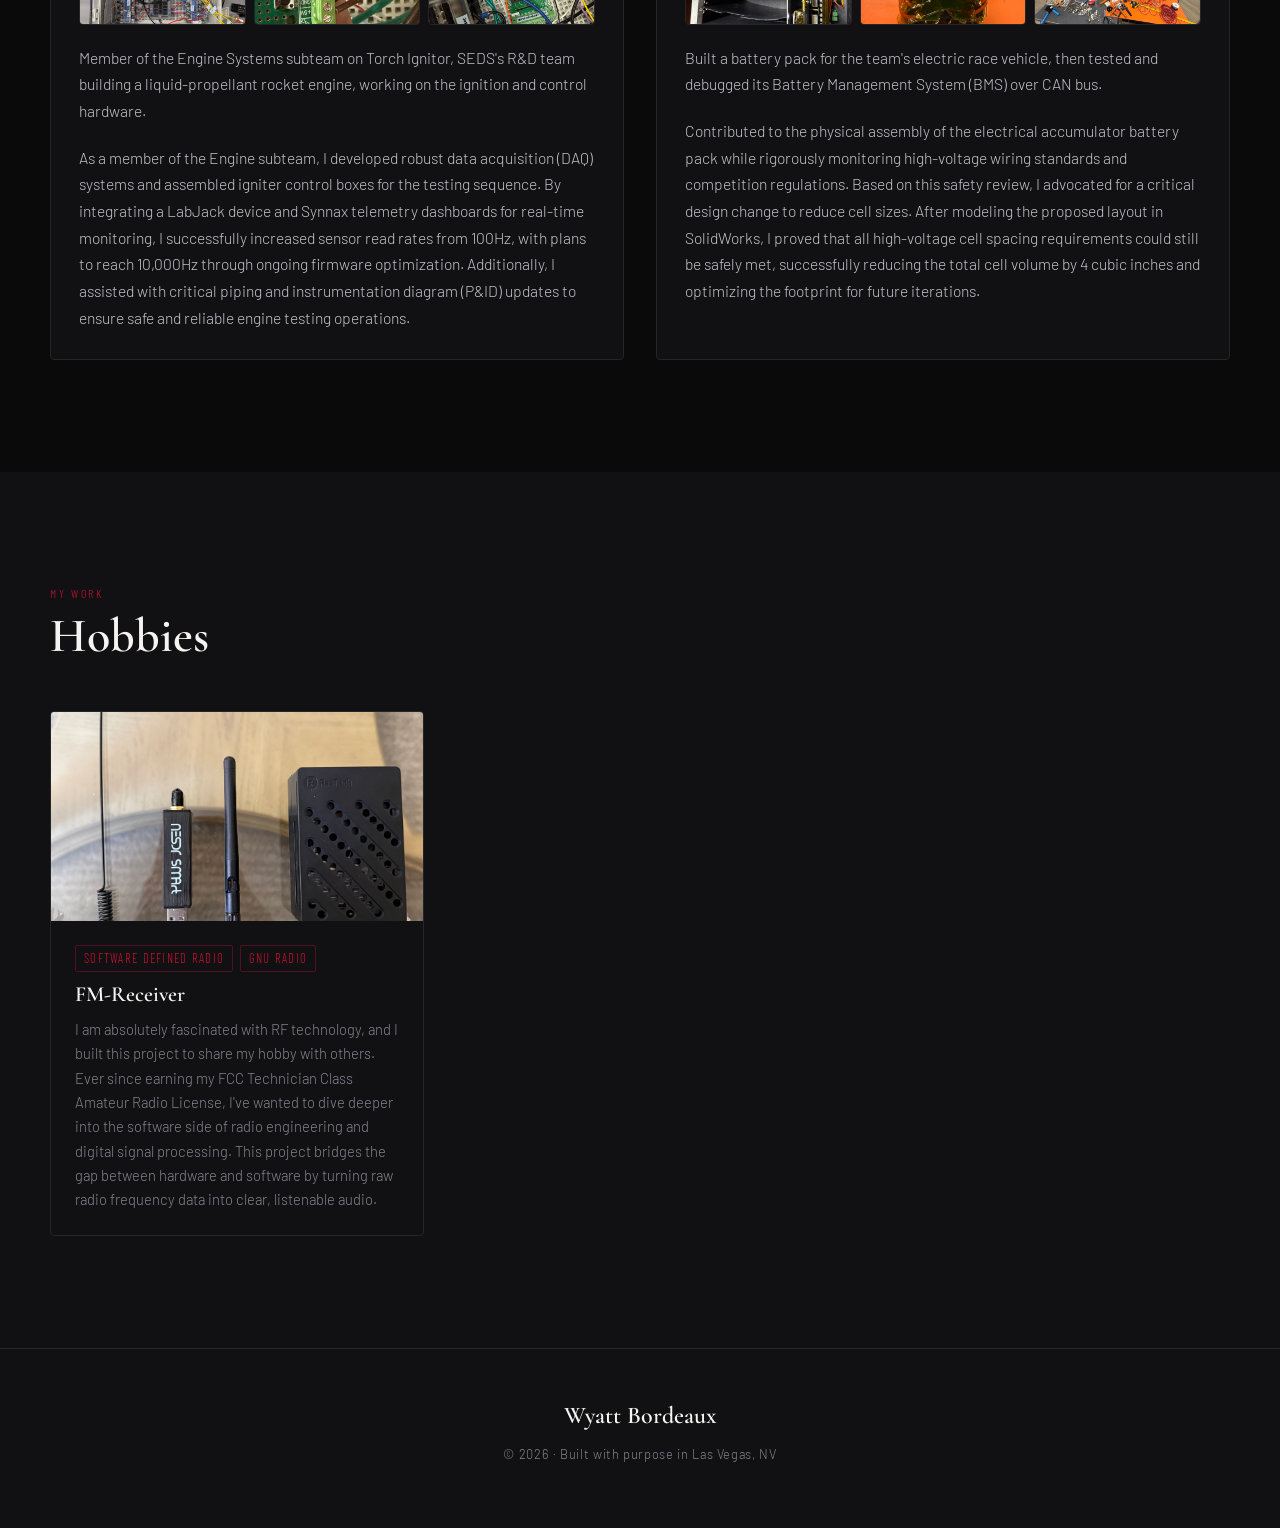
==== commit 326e4b14: "Add Organizations section, two new project pages, and update CLAUDE.md Adds SEDS and Formula Racing " ====
--- a/index.html
+++ b/index.html
@@ -93,8 +93,10 @@
           <h3 class="skill-group-label">Software</h3>
           <div class="skill-tags">
             <span class="skill-tag">Python</span>
+            <span class="skill-tag">Kicad</span>
             <span class="skill-tag">C/C++</span>
             <span class="skill-tag">LTspice</span>
+            <span class="skill-tag">SystemVerilog</span>
             <span class="skill-tag">OpenCV</span>
             <span class="skill-tag">Linux</span>
             <span class="skill-tag">MATLAB</span>
@@ -113,6 +115,8 @@
             <span class="skill-tag">Microcontrollers</span>
             <span class="skill-tag">Raspberry Pi</span>
             <span class="skill-tag">Oscilloscope</span>
+            <span class="skill-tag">Multimeter</span>
+            <span class="skill-tag">FPGAs</span>
             <span class="skill-tag">Vector Network Analyzer</span>
             <!-- Add more here -->
           </div>
@@ -191,11 +195,113 @@
           </div>
         </article>
 
+        <!-- ── PROJECT CARD 4 ──────────────────────────────────── -->
+        <article class="project-card" onclick="location.href='Project_Template2.html'">
+          <div class="project-img-wrap">
+            <img src="Images/Uni_Media/Parking_Locater_UNR/Final_Product.jpg" alt="UNR Parking Locator" class="project-img" />
+            <div class="project-img-overlay">
+              <span class="view-label">View Project <i class="ph ph-arrow-up-right"></i></span>
+            </div>
+          </div>
+          <div class="project-body">
+            <div class="project-tags">
+              <span class="ptag">Class Project</span>
+            </div>
+            <h3 class="project-title">UNR Parking Locator</h3>
+            <p class="project-desc">
+              A class project built to help drivers find open parking spots on campus. Click to learn more.
+            </p>
+          </div>
+        </article>
+
+        <!-- ── PROJECT CARD 5 ──────────────────────────────────── -->
+        <article class="project-card" onclick="location.href='Project_Template5.html'">
+          <div class="project-img-wrap">
+            <img src="Images/Uni_Media/hub_cap/Final_Products.jpg" alt="Custom 3D-Printed Hub Cap" class="project-img" />
+            <div class="project-img-overlay">
+              <span class="view-label">View Project <i class="ph ph-arrow-up-right"></i></span>
+            </div>
+          </div>
+          <div class="project-body">
+            <div class="project-tags">
+              <span class="ptag">SolidWorks</span>
+              <span class="ptag">3D Printing</span>
+            </div>
+            <h3 class="project-title">Custom 3D-Printed Hub Cap</h3>
+            <p class="project-desc">
+              A custom, SolidWorks-modeled hub cap built for my dad, inspired by Black Rhino Army wheels and 3D-printed in PETG Carbon Fiber for desert durability. Click to learn more.
+            </p>
+          </div>
+        </article>
 
       </div><!-- /projects-grid -->
     </div>
-    <span style="display: inline-block; width: 20px;"></span>
-    <span style="display: inline-block; width: 20px;"></span>
+  </section><!-- /projects -->
+
+
+  <section id="orgs" class="section">
+    <div class="section-inner">
+      <div class="section-label-row">
+        <span class="eyebrow">Beyond the Classroom</span>
+        <h2 class="section-title">Organizations &amp; Teams</h2>
+      </div>
+
+      <div class="orgs-grid">
+
+        <!-- ── ORG CARD 1: SEDS — Torch Ignitor ──────────────────── -->
+        <article class="org-card">
+          <div class="org-card-header">
+            <img src="Images/Uni_Media/Torch_Ignitor/Logo_1.png" alt="SEDS Torch Ignitor logo" class="org-logo" />
+            <div class="org-heading">
+              <h3 class="project-title">SEDS — R&D Liquid Engine Rocket</h3>
+              <div class="project-tags">
+                <span class="ptag">Engine Systems Subteam</span>
+              </div>
+            </div>
+          </div>
+          <div class="org-gallery">
+            <img src="Images/Uni_Media/Torch_Ignitor/TI_BOX_GOOD_PHOTO.jpg" alt="Torch Ignitor control box" loading="lazy" />
+            <img src="Images/Uni_Media/Torch_Ignitor/arduino_mega_close_up.jpg" alt="Arduino Mega ignition controller" loading="lazy" />
+            <img src="Images/Uni_Media/Torch_Ignitor/Octocoupler_1.jpg" alt="Optocoupler isolation circuit" loading="lazy" />
+          </div>
+          <p class="org-desc">
+            Member of the Engine Systems subteam on Torch Ignitor, SEDS's R&amp;D team building a liquid-propellant rocket engine, working on the ignition and control hardware.
+          </p>
+          <p class="org-desc">
+            As a member of the Engine subteam, I developed robust data acquisition (DAQ) systems and assembled igniter control boxes for the testing sequence. By integrating a LabJack device and Synnax telemetry dashboards for real-time monitoring, I successfully increased sensor read rates from 100Hz, with plans to reach 10,000Hz through ongoing firmware optimization. Additionally, I assisted with critical piping and instrumentation diagram (P&ID) updates to ensure safe and reliable engine testing operations.
+          </p>
+        </article>
+
+        <!-- ── ORG CARD 2: UNLV Formula Racing ───────────────────── -->
+        <article class="org-card">
+          <div class="org-card-header">
+            <img src="Images/Uni_Media/UNR_Formula_Racing/Logo.png" alt="UNLV Formula Racing logo" class="org-logo" />
+            <div class="org-heading">
+              <h3 class="project-title">UNLV Formula Racing</h3>
+              <div class="project-tags">
+                <span class="ptag">Battery &amp; BMS</span>
+              </div>
+            </div>
+          </div>
+          <div class="org-gallery">
+            <img src="Images/Uni_Media/UNR_Formula_Racing/Full_Batt_1.jpg" alt="Assembled battery pack" loading="lazy" />
+            <img src="Images/Uni_Media/UNR_Formula_Racing/Cell_top.jpg" alt="Battery cell detail" loading="lazy" />
+            <img src="Images/Uni_Media/UNR_Formula_Racing/Work_station_1.jpg" alt="Battery assembly workstation" loading="lazy" />
+          </div>
+          <p class="org-desc">
+            Built a battery pack for the team's electric race vehicle, then tested and debugged its Battery Management System (BMS) over CAN bus.
+          </p>
+          <p class="org-desc">
+            Contributed to the physical assembly of the electrical accumulator battery pack while rigorously monitoring high-voltage wiring standards and competition regulations. Based on this safety review, I advocated for a critical design change to reduce cell sizes. After modeling the proposed layout in SolidWorks, I proved that all high-voltage cell spacing requirements could still be safely met, successfully reducing the total cell volume by 4 cubic inches and optimizing the footprint for future iterations.
+          </p>
+        </article>
+
+      </div><!-- /orgs-grid -->
+    </div>
+  </section><!-- /orgs -->
+
+
+  <section id="hobbies" class="section">
     <div class="section-inner">
       <div class="section-label-row">
         <span class="eyebrow">My Work</span>
@@ -227,7 +333,7 @@
 
       </div><!-- /hobbies-grid -->
     </div>
-  </section><!-- /Hobbies -->
+  </section><!-- /hobbies -->
 
 
   <footer id="footer">
@@ -236,8 +342,8 @@
       <p class="footer-copy">&copy; <span id="year"></span> · Built with purpose in Las Vegas, NV</p>
       <div class="footer-links">
         <a href="mailto:wyatt.l.bordeaux@gmail.com"><i class="ph ph-envelope-simple"></i></a>
-        <a href="https://linkedin.com/in/yourhandle" target="_blank"><i class="ph ph-linkedin-logo"></i></a>
-        <a href="files/resume.pdf" target="_blank"><i class="ph ph-file-text"></i></a>
+        <a href="https://www.linkedin.com/in/wyatt-bordeaux" target="_blank"><i class="ph ph-linkedin-logo"></i></a>
+        <a href="Files/Resume_2026.pdf" target="_blank"><i class="ph ph-file-text"></i></a>
       </div>
     </div>
   </footer>
--- a/style.css
+++ b/style.css
@@ -11,7 +11,7 @@
   --gray-800:       #1A1A1F;
   --gray-700:       #242429;
   --gray-600:       #36363D;
-  --gray-400:       #7A7A85;
+  --gray-400:       #84848E;
   --gray-200:       #C4C4CC;
   --white:          #F5F4F0;
 
@@ -502,6 +502,98 @@
   flex: 1;
 }
 
+
+#orgs {
+  background: var(--black);
+}
+
+.orgs-grid {
+  display: grid;
+  grid-template-columns: repeat(auto-fit, minmax(380px, 1fr));
+  gap: 2rem;
+}
+
+.org-card {
+  background: var(--gray-900);
+  border: 1px solid var(--gray-700);
+  border-radius: var(--card-radius);
+  padding: 1.75rem;
+  display: flex;
+  flex-direction: column;
+  gap: 1.25rem;
+}
+
+.org-card-header {
+  display: flex;
+  align-items: center;
+  gap: 1rem;
+}
+
+.org-logo {
+  flex-shrink: 0;
+  width: 56px;
+  height: 56px;
+  object-fit: contain;
+  background: var(--gray-800);
+  border: 1px solid var(--gray-700);
+  border-radius: 6px;
+  padding: 6px;
+}
+
+.org-heading {
+  flex: 1;
+  display: flex;
+  flex-direction: column;
+  gap: 0.4rem;
+}
+
+.org-gallery {
+  display: grid;
+  grid-template-columns: repeat(3, 1fr);
+  gap: 0.5rem;
+}
+
+.org-gallery img {
+  width: 100%;
+  aspect-ratio: 4 / 3;
+  object-fit: cover;
+  border-radius: var(--card-radius);
+  border: 1px solid var(--gray-700);
+}
+
+.org-desc {
+  font-size: 0.98rem;
+  color: var(--gray-200);
+  line-height: 1.7;
+}
+
+.editable-placeholder {
+  display: flex;
+  align-items: flex-start;
+  gap: 0.6rem;
+  font-style: italic;
+  font-size: 0.9rem;
+  color: var(--gray-200);
+  background: rgba(255, 255, 255, 0.02);
+  border: 1px dashed var(--gray-600);
+  border-radius: var(--card-radius);
+  padding: 1rem 1.25rem;
+}
+
+.editable-placeholder i {
+  color: var(--scarlet);
+  font-size: 1.1rem;
+  flex-shrink: 0;
+}
+
+
+#hobbies {
+  background: var(--gray-900);
+}
+
+#hobbies::before { display: none; }  /* no left bar on hobbies — different bg */
+
+
 #footer {
   background: var(--gray-900);
   border-top: 1px solid var(--gray-700);
@@ -618,5 +710,9 @@
     grid-template-columns: 1fr;
   }
 
+  .orgs-grid {
+    grid-template-columns: 1fr;
+  }
+
   .contact-chip span { display: none; } /* icon-only on very small screens */
 }
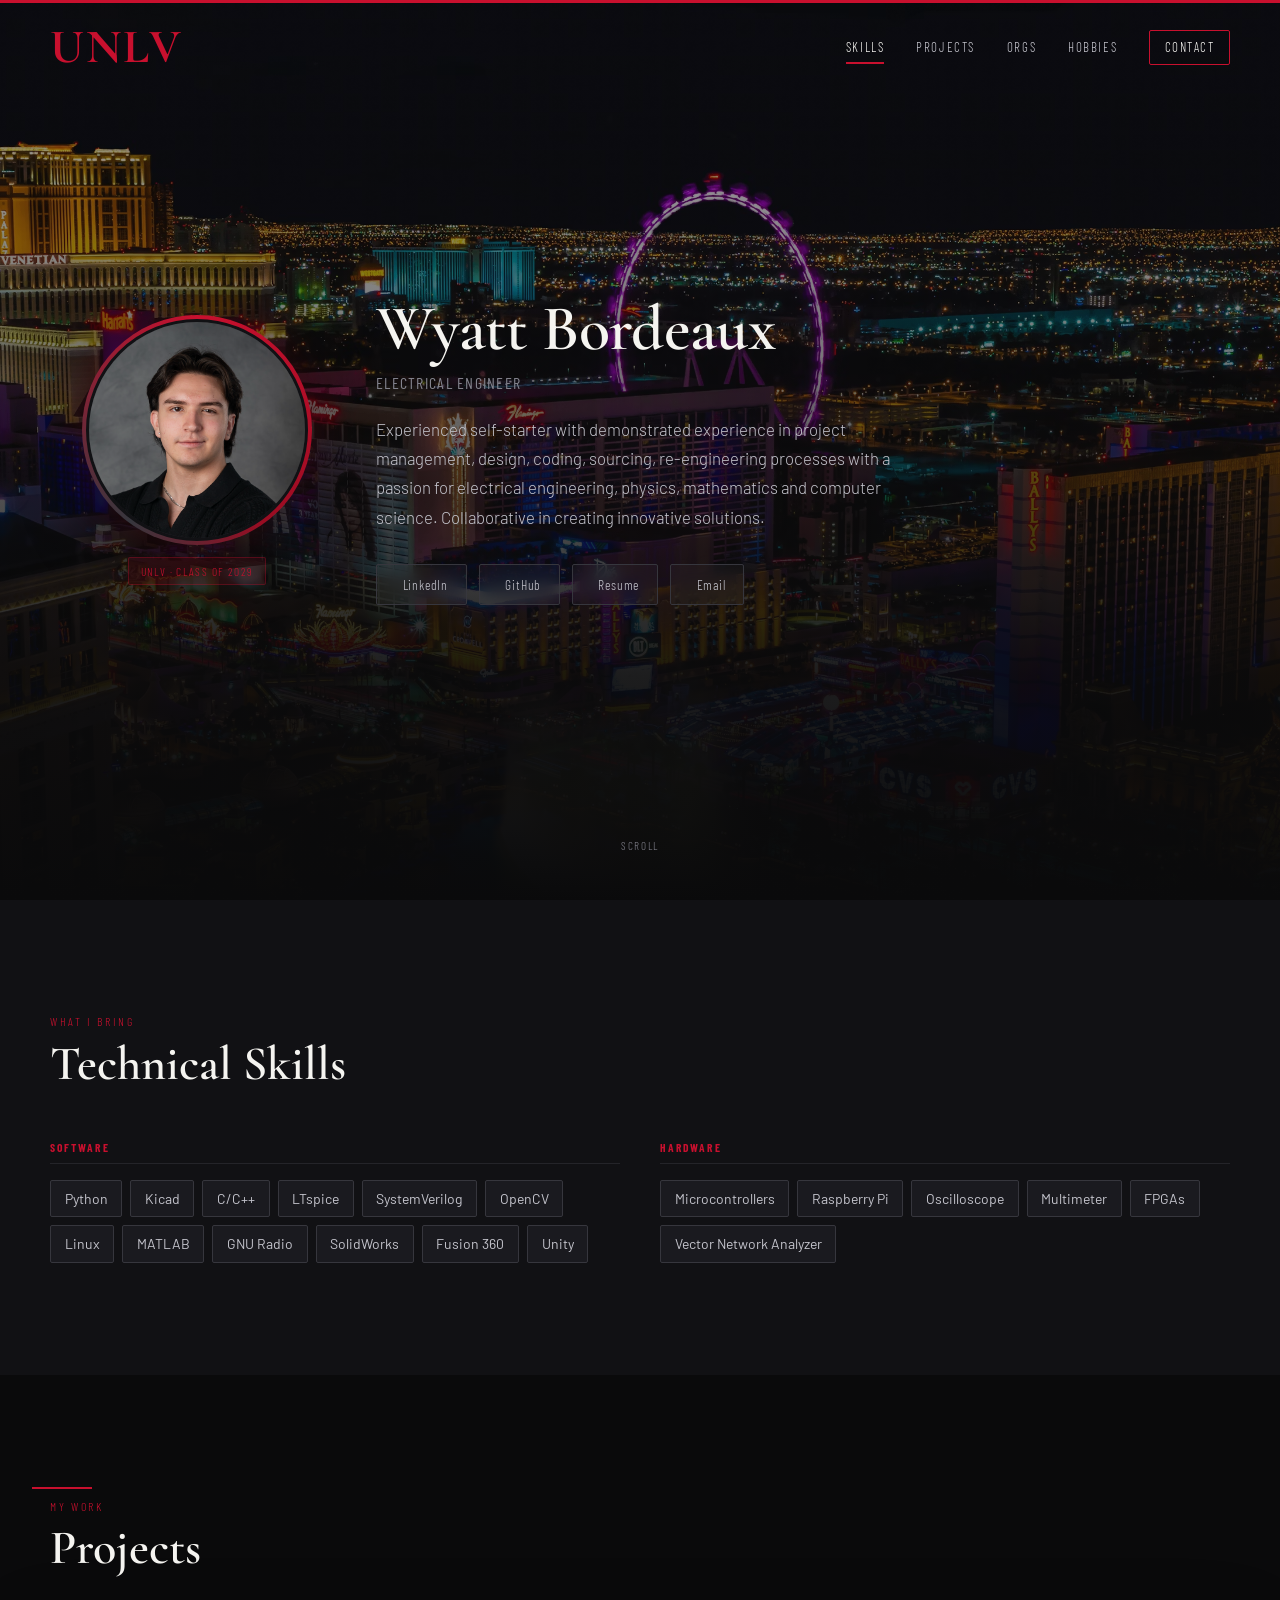
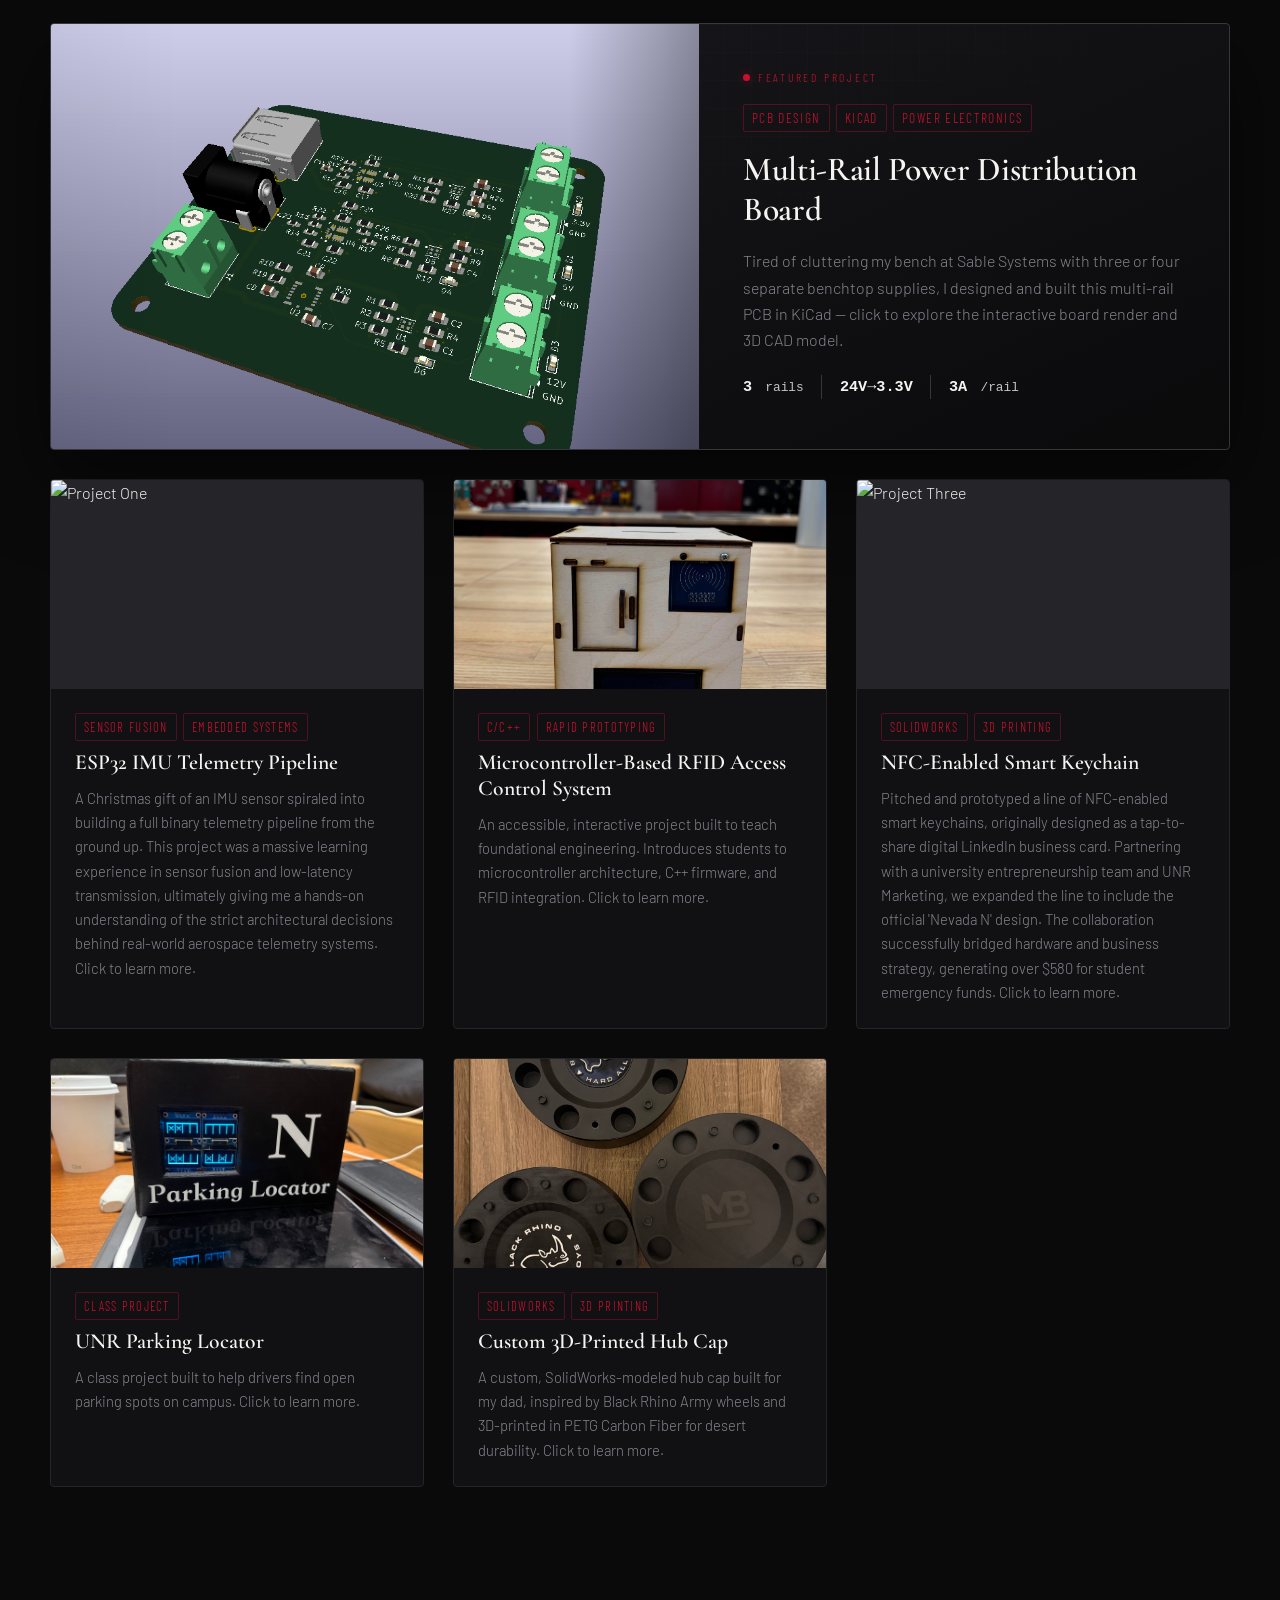
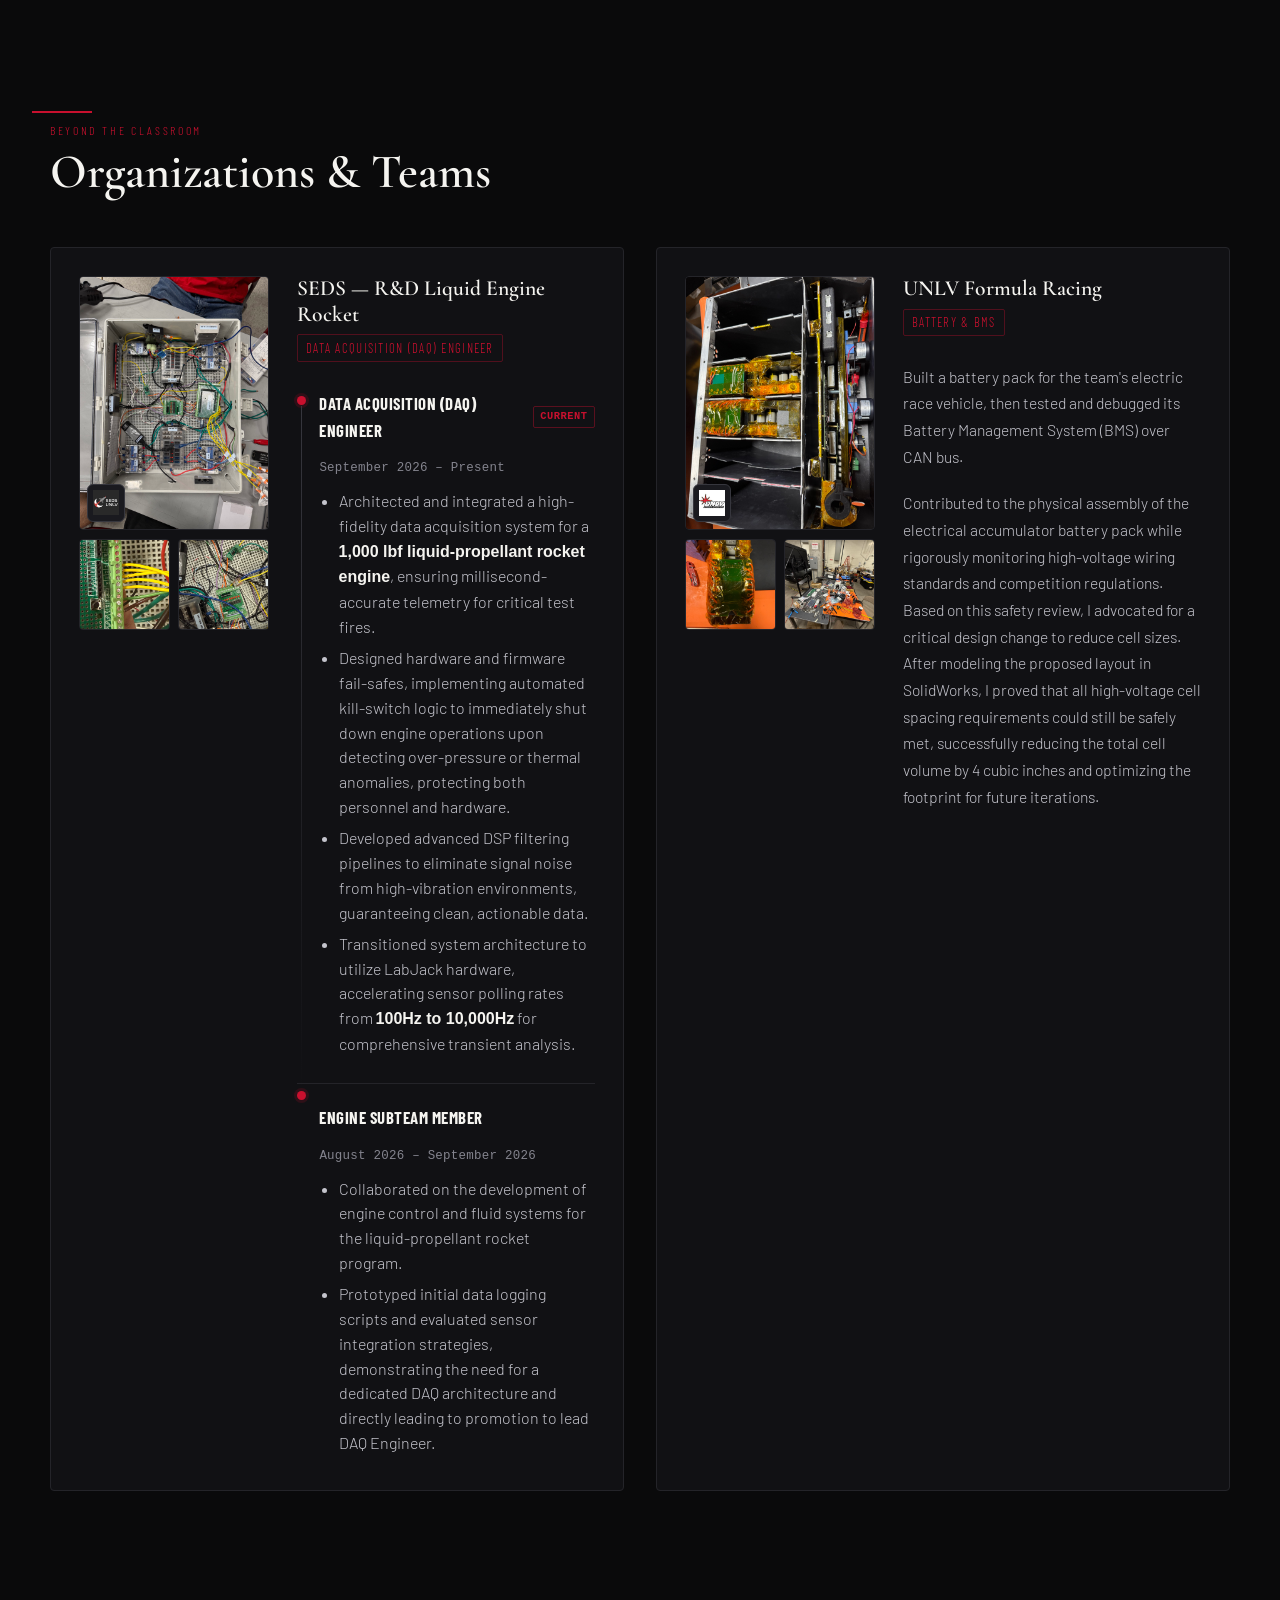
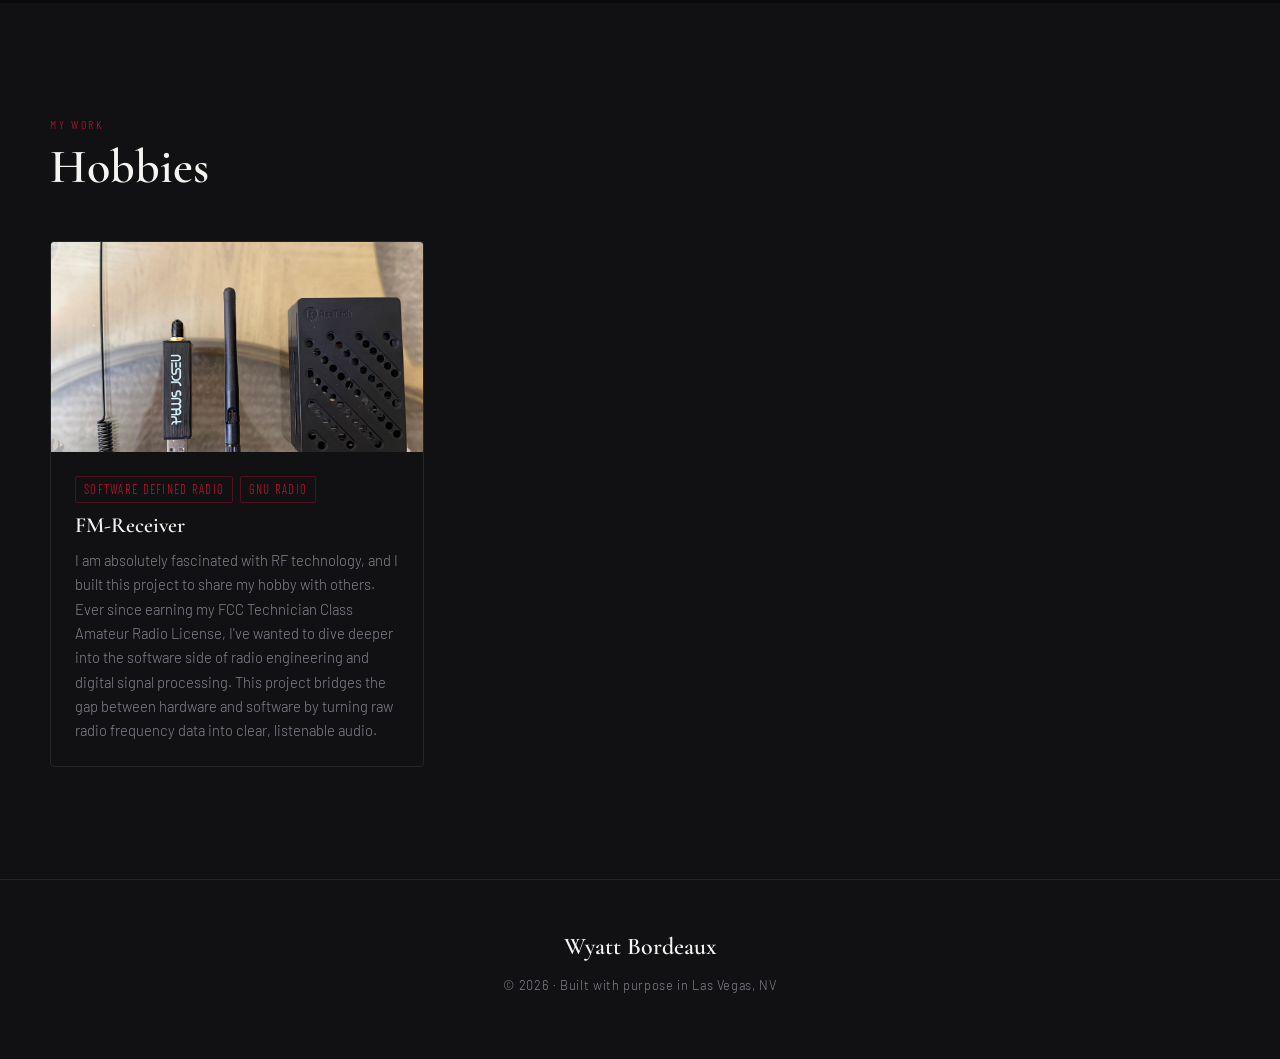
==== commit 92272578: "Add GitHub repository link to Power Distribution Board project" ====
--- a/index.html
+++ b/index.html
@@ -136,6 +136,33 @@
 
       <div class="projects-grid">
 
+        <!-- ── PROJECT CARD (FEATURED): Multi-Rail Power Distribution Board ── -->
+        <article class="project-card project-card--featured" onclick="location.href='Project_Template6.html'">
+          <div class="project-img-wrap">
+            <img src="Images/Uni_Media/Power_Board/PHysical_Image.png" alt="Multi-Rail Power Distribution Board" class="project-img" />
+            <div class="project-img-overlay">
+              <span class="view-label">View Project <i class="ph ph-arrow-up-right"></i></span>
+            </div>
+          </div>
+          <div class="project-body">
+            <span class="featured-eyebrow">Featured Project</span>
+            <div class="project-tags">
+              <span class="ptag">PCB Design</span>
+              <span class="ptag">KiCad</span>
+              <span class="ptag">Power Electronics</span>
+            </div>
+            <h3 class="project-title">Multi-Rail Power Distribution Board</h3>
+            <p class="project-desc">
+              Tired of cluttering my bench at Sable Systems with three or four separate benchtop supplies, I designed and built this multi-rail PCB in KiCad — click to explore the interactive board render and 3D CAD model.
+            </p>
+            <div class="featured-specs">
+              <span class="spec"><strong>3</strong>&nbsp;rails</span>
+              <span class="spec"><strong>24V→3.3V</strong></span>
+              <span class="spec"><strong>3A</strong>&nbsp;/rail</span>
+            </div>
+          </div>
+        </article>
+
         <!-- ── PROJECT CARD 1 ──────────────────────────────────── -->
         <article class="project-card" onclick="location.href='Project_Template1.html'">
           <div class="project-img-wrap">
@@ -250,50 +277,82 @@
 
         <!-- ── ORG CARD 1: SEDS — Torch Ignitor ──────────────────── -->
         <article class="org-card">
-          <div class="org-card-header">
-            <img src="Images/Uni_Media/Torch_Ignitor/Logo_1.png" alt="SEDS Torch Ignitor logo" class="org-logo" />
+          <div class="org-visual">
+            <div class="org-cover">
+              <div class="org-gallery org-gallery--cover">
+                <img src="Images/Uni_Media/Torch_Ignitor/TI_BOX_GOOD_PHOTO.jpg" alt="Torch Ignitor control box" loading="lazy" />
+              </div>
+              <img src="Images/Uni_Media/Torch_Ignitor/Logo_1.png" alt="SEDS Torch Ignitor logo" class="org-logo-badge" />
+            </div>
+            <div class="org-gallery org-gallery--thumbs">
+              <img src="Images/Uni_Media/Torch_Ignitor/arduino_mega_close_up.jpg" alt="Arduino Mega ignition controller" loading="lazy" />
+              <img src="Images/Uni_Media/Torch_Ignitor/Octocoupler_1.jpg" alt="Optocoupler isolation circuit" loading="lazy" />
+            </div>
+          </div>
+
+          <div class="org-content">
             <div class="org-heading">
               <h3 class="project-title">SEDS — R&D Liquid Engine Rocket</h3>
               <div class="project-tags">
-                <span class="ptag">Engine Systems Subteam</span>
-              </div>
-            </div>
-          </div>
-          <div class="org-gallery">
-            <img src="Images/Uni_Media/Torch_Ignitor/TI_BOX_GOOD_PHOTO.jpg" alt="Torch Ignitor control box" loading="lazy" />
-            <img src="Images/Uni_Media/Torch_Ignitor/arduino_mega_close_up.jpg" alt="Arduino Mega ignition controller" loading="lazy" />
-            <img src="Images/Uni_Media/Torch_Ignitor/Octocoupler_1.jpg" alt="Optocoupler isolation circuit" loading="lazy" />
-          </div>
-          <p class="org-desc">
-            Member of the Engine Systems subteam on Torch Ignitor, SEDS's R&amp;D team building a liquid-propellant rocket engine, working on the ignition and control hardware.
-          </p>
-          <p class="org-desc">
-            As a member of the Engine subteam, I developed robust data acquisition (DAQ) systems and assembled igniter control boxes for the testing sequence. By integrating a LabJack device and Synnax telemetry dashboards for real-time monitoring, I successfully increased sensor read rates from 100Hz, with plans to reach 10,000Hz through ongoing firmware optimization. Additionally, I assisted with critical piping and instrumentation diagram (P&ID) updates to ensure safe and reliable engine testing operations.
-          </p>
+                <span class="ptag">Data Acquisition (DAQ) Engineer</span>
+              </div>
+            </div>
+
+            <div class="org-role">
+              <div class="org-role-header">
+                <h4 class="org-role-title">Data Acquisition (DAQ) Engineer <span class="org-role-current">Current</span></h4>
+                <span class="org-role-date">September 2026 – Present</span>
+              </div>
+              <ul class="org-role-list">
+                <li>Architected and integrated a high-fidelity data acquisition system for a <strong>1,000 lbf liquid-propellant rocket engine</strong>, ensuring millisecond-accurate telemetry for critical test fires.</li>
+                <li>Designed hardware and firmware fail-safes, implementing automated kill-switch logic to immediately shut down engine operations upon detecting over-pressure or thermal anomalies, protecting both personnel and hardware.</li>
+                <li>Developed advanced DSP filtering pipelines to eliminate signal noise from high-vibration environments, guaranteeing clean, actionable data.</li>
+                <li>Transitioned system architecture to utilize LabJack hardware, accelerating sensor polling rates from <strong>100Hz to 10,000Hz</strong> for comprehensive transient analysis.</li>
+              </ul>
+            </div>
+
+            <div class="org-role">
+              <div class="org-role-header">
+                <h4 class="org-role-title">Engine Subteam Member</h4>
+                <span class="org-role-date">August 2026 – September 2026</span>
+              </div>
+              <ul class="org-role-list">
+                <li>Collaborated on the development of engine control and fluid systems for the liquid-propellant rocket program.</li>
+                <li>Prototyped initial data logging scripts and evaluated sensor integration strategies, demonstrating the need for a dedicated DAQ architecture and directly leading to promotion to lead DAQ Engineer.</li>
+              </ul>
+            </div>
+          </div>
         </article>
 
         <!-- ── ORG CARD 2: UNLV Formula Racing ───────────────────── -->
         <article class="org-card">
-          <div class="org-card-header">
-            <img src="Images/Uni_Media/UNR_Formula_Racing/Logo.png" alt="UNLV Formula Racing logo" class="org-logo" />
+          <div class="org-visual">
+            <div class="org-cover">
+              <div class="org-gallery org-gallery--cover">
+                <img src="Images/Uni_Media/UNR_Formula_Racing/Full_Batt_1.jpg" alt="Assembled battery pack" loading="lazy" />
+              </div>
+              <img src="Images/Uni_Media/UNR_Formula_Racing/Logo.png" alt="UNLV Formula Racing logo" class="org-logo-badge" />
+            </div>
+            <div class="org-gallery org-gallery--thumbs">
+              <img src="Images/Uni_Media/UNR_Formula_Racing/Cell_top.jpg" alt="Battery cell detail" loading="lazy" />
+              <img src="Images/Uni_Media/UNR_Formula_Racing/Work_station_1.jpg" alt="Battery assembly workstation" loading="lazy" />
+            </div>
+          </div>
+
+          <div class="org-content">
             <div class="org-heading">
               <h3 class="project-title">UNLV Formula Racing</h3>
               <div class="project-tags">
                 <span class="ptag">Battery &amp; BMS</span>
               </div>
             </div>
-          </div>
-          <div class="org-gallery">
-            <img src="Images/Uni_Media/UNR_Formula_Racing/Full_Batt_1.jpg" alt="Assembled battery pack" loading="lazy" />
-            <img src="Images/Uni_Media/UNR_Formula_Racing/Cell_top.jpg" alt="Battery cell detail" loading="lazy" />
-            <img src="Images/Uni_Media/UNR_Formula_Racing/Work_station_1.jpg" alt="Battery assembly workstation" loading="lazy" />
-          </div>
-          <p class="org-desc">
-            Built a battery pack for the team's electric race vehicle, then tested and debugged its Battery Management System (BMS) over CAN bus.
-          </p>
-          <p class="org-desc">
-            Contributed to the physical assembly of the electrical accumulator battery pack while rigorously monitoring high-voltage wiring standards and competition regulations. Based on this safety review, I advocated for a critical design change to reduce cell sizes. After modeling the proposed layout in SolidWorks, I proved that all high-voltage cell spacing requirements could still be safely met, successfully reducing the total cell volume by 4 cubic inches and optimizing the footprint for future iterations.
-          </p>
+            <p class="org-desc">
+              Built a battery pack for the team's electric race vehicle, then tested and debugged its Battery Management System (BMS) over CAN bus.
+            </p>
+            <p class="org-desc">
+              Contributed to the physical assembly of the electrical accumulator battery pack while rigorously monitoring high-voltage wiring standards and competition regulations. Based on this safety review, I advocated for a critical design change to reduce cell sizes. After modeling the proposed layout in SolidWorks, I proved that all high-voltage cell spacing requirements could still be safely met, successfully reducing the total cell volume by 4 cubic inches and optimizing the footprint for future iterations.
+            </p>
+          </div>
         </article>
 
       </div><!-- /orgs-grid -->
--- a/style.css
+++ b/style.css
@@ -19,6 +19,7 @@
   --font-display:  'Cormorant Garamond', Georgia, serif;
   --font-body:     'Barlow', sans-serif;
   --font-condensed:'Barlow Condensed', sans-serif;
+  --font-mono:     'SF Mono', 'JetBrains Mono', ui-monospace, Menlo, Consolas, monospace;
 
   /* Spacing */
   --section-pad:   7rem 2rem;
@@ -502,6 +503,135 @@
   flex: 1;
 }
 
+/* ── Featured Project Card ── */
+.project-card--featured {
+  grid-column: 1 / -1;   /* full-width row — robust regardless of the auto-fill column count at any breakpoint */
+  flex-direction: row;
+  align-items: stretch;
+  position: relative;
+  background: linear-gradient(155deg, var(--gray-800) 0%, var(--gray-900) 55%, var(--black) 100%);
+  border-color: var(--gray-600);
+  box-shadow: 0 30px 80px rgba(0,0,0,0.55);
+}
+
+/* Faint engineering-grid backdrop, like a datasheet drawing sheet */
+.project-card--featured::before {
+  content: '';
+  position: absolute;
+  inset: 0;
+  pointer-events: none;
+  background-image:
+    linear-gradient(rgba(245,244,240,0.035) 1px, transparent 1px),
+    linear-gradient(90deg, rgba(245,244,240,0.035) 1px, transparent 1px);
+  background-size: 28px 28px;
+  mask-image: linear-gradient(155deg, rgba(0,0,0,0.9), transparent 70%);
+  z-index: 0;
+}
+
+.project-card--featured:hover {
+  transform: translateY(-6px);
+  border-color: var(--scarlet);
+  box-shadow: 0 30px 90px rgba(0,0,0,0.6), 0 0 0 1px var(--scarlet-glow), 0 0 60px rgba(200,16,46,0.12);
+}
+
+.project-card--featured .project-img-wrap {
+  flex: 1 1 55%;
+  aspect-ratio: auto;
+  min-height: 340px;
+  z-index: 1;
+}
+
+.project-card--featured .project-img {
+  object-fit: cover;
+  filter: saturate(1.08) contrast(1.03);
+}
+
+/* Vignette so the render blends into the card rather than sitting as a flat rectangle */
+.project-card--featured .project-img-wrap::after {
+  content: '';
+  position: absolute;
+  inset: 0;
+  background: linear-gradient(90deg, rgba(10,10,11,0.05) 0%, transparent 20%, transparent 80%, rgba(10,10,11,0.35) 100%);
+  pointer-events: none;
+}
+
+.project-card--featured .project-body {
+  flex: 1 1 45%;
+  justify-content: center;
+  padding: 2.75rem;
+  gap: 1.1rem;
+  position: relative;
+  z-index: 1;
+}
+
+.project-card--featured .project-title {
+  font-size: 2.1rem;
+  letter-spacing: -0.01em;
+}
+.project-card--featured .project-desc { font-size: 1rem; }
+.project-card--featured .ptag { font-size: 0.85rem; }
+
+.featured-eyebrow {
+  display: inline-flex;
+  align-items: center;
+  gap: 0.5rem;
+  font-family: var(--font-condensed);
+  font-size: 0.72rem;
+  letter-spacing: 0.24em;
+  text-transform: uppercase;
+  color: var(--scarlet);
+}
+
+.featured-eyebrow::before {
+  content: '';
+  width: 7px;
+  height: 7px;
+  border-radius: 50%;
+  background: var(--scarlet);
+  box-shadow: 0 0 10px 2px var(--scarlet-glow);
+  animation: pulseDot 2.4s ease-in-out infinite;
+}
+
+@keyframes pulseDot {
+  0%, 100% { opacity: 1; transform: scale(1); }
+  50%      { opacity: 0.5; transform: scale(0.75); }
+}
+
+/* Rail-voltage spec chips — datasheet-style micro stats */
+.featured-specs {
+  display: flex;
+  flex-wrap: wrap;
+  gap: 0.5rem 1.1rem;
+  margin: 0.2rem 0 0.4rem;
+  font-family: var(--font-mono);
+}
+
+.featured-specs .spec {
+  display: flex;
+  align-items: baseline;
+  gap: 0.35rem;
+  font-size: 0.8rem;
+  color: var(--gray-200);
+}
+
+.featured-specs .spec strong {
+  color: var(--white);
+  font-size: 0.95rem;
+  font-weight: 600;
+}
+
+.featured-specs .spec + .spec {
+  padding-left: 1.1rem;
+  border-left: 1px solid var(--gray-600);
+}
+
+@media (max-width: 900px) {
+  .project-card--featured { flex-direction: column; }
+  .project-card--featured .project-img-wrap { min-height: 0; aspect-ratio: 16 / 9; }
+  .project-card--featured .project-title { font-size: 1.6rem; }
+  .project-card--featured .project-body { padding: 2rem; }
+}
+
 
 #orgs {
   background: var(--black);
@@ -509,7 +639,7 @@
 
 .orgs-grid {
   display: grid;
-  grid-template-columns: repeat(auto-fit, minmax(380px, 1fr));
+  grid-template-columns: repeat(auto-fit, minmax(480px, 1fr));
   gap: 2rem;
 }
 
@@ -519,38 +649,73 @@
   border-radius: var(--card-radius);
   padding: 1.75rem;
   display: flex;
+  align-items: flex-start;
+  gap: 1.75rem;
+}
+
+/* Image sidebar — one lead photo + a small supporting-thumbnail row,
+   rather than a full-width strip that broke up the reading flow. */
+.org-visual {
+  flex: 0 0 190px;
+  display: flex;
+  flex-direction: column;
+  gap: 0.6rem;
+}
+
+.org-cover {
+  position: relative;
+  border-radius: var(--card-radius);
+  overflow: hidden;
+}
+
+.org-gallery--cover {
+  aspect-ratio: 3 / 4;
+}
+
+.org-gallery.org-gallery--cover img {
+  aspect-ratio: auto;
+  width: 100%;
+  height: 100%;
+}
+
+.org-logo-badge {
+  position: absolute;
+  left: 0.5rem;
+  bottom: 0.5rem;
+  width: 38px;
+  height: 38px;
+  object-fit: contain;
+  background: var(--gray-800);
+  border: 1px solid var(--gray-600);
+  border-radius: 6px;
+  padding: 5px;
+  box-shadow: 0 6px 16px rgba(0,0,0,0.45);
+}
+
+.org-gallery--thumbs {
+  display: grid;
+  grid-template-columns: 1fr 1fr;
+  gap: 0.5rem;
+}
+
+.org-gallery.org-gallery--thumbs img {
+  aspect-ratio: 1 / 1;
+}
+
+.org-heading {
+  flex: 1;
+  display: flex;
+  flex-direction: column;
+  gap: 0.4rem;
+  margin-bottom: 0.5rem;
+}
+
+.org-content {
+  flex: 1;
+  min-width: 0;
+  display: flex;
   flex-direction: column;
   gap: 1.25rem;
-}
-
-.org-card-header {
-  display: flex;
-  align-items: center;
-  gap: 1rem;
-}
-
-.org-logo {
-  flex-shrink: 0;
-  width: 56px;
-  height: 56px;
-  object-fit: contain;
-  background: var(--gray-800);
-  border: 1px solid var(--gray-700);
-  border-radius: 6px;
-  padding: 6px;
-}
-
-.org-heading {
-  flex: 1;
-  display: flex;
-  flex-direction: column;
-  gap: 0.4rem;
-}
-
-.org-gallery {
-  display: grid;
-  grid-template-columns: repeat(3, 1fr);
-  gap: 0.5rem;
 }
 
 .org-gallery img {
@@ -559,12 +724,114 @@
   object-fit: cover;
   border-radius: var(--card-radius);
   border: 1px solid var(--gray-700);
+  transition: transform 0.3s var(--ease), border-color 0.3s;
+}
+
+.org-gallery img:hover {
+  transform: scale(1.03);
+  border-color: var(--gray-600);
+}
+
+@media (max-width: 700px) {
+  .org-card { flex-direction: column; }
+  .org-visual { flex-direction: row; width: 100%; }
+  .org-cover { flex: 1 1 60%; }
+  .org-gallery--thumbs { flex: 1 1 40%; grid-template-columns: 1fr; }
 }
 
 .org-desc {
   font-size: 0.98rem;
   color: var(--gray-200);
   line-height: 1.7;
+}
+
+.org-role {
+  position: relative;
+  padding-left: 1.4rem;
+}
+
+.org-role::before {
+  content: '';
+  position: absolute;
+  left: 0;
+  top: 0.4rem;
+  width: 9px;
+  height: 9px;
+  border-radius: 50%;
+  background: var(--scarlet);
+  box-shadow: 0 0 0 3px rgba(200,16,46,0.16);
+}
+
+.org-role::after {
+  content: '';
+  position: absolute;
+  left: 4px;
+  top: 1rem;
+  bottom: -1.6rem;
+  width: 1px;
+  background: linear-gradient(var(--gray-600), transparent);
+}
+
+.org-role:last-child::after { display: none; }
+
+.org-role + .org-role {
+  padding-top: 1.25rem;
+  border-top: 1px solid var(--gray-700);
+}
+
+.org-role-header {
+  display: flex;
+  align-items: baseline;
+  justify-content: space-between;
+  gap: 1rem;
+  flex-wrap: wrap;
+}
+
+.org-role-title {
+  font-family: var(--font-condensed);
+  font-size: 1.05rem;
+  color: var(--white);
+  text-transform: uppercase;
+  letter-spacing: 0.03em;
+  display: inline-flex;
+  align-items: center;
+  gap: 0.6rem;
+}
+
+.org-role-current {
+  font-family: var(--font-mono);
+  font-size: 0.65rem;
+  letter-spacing: 0.05em;
+  text-transform: uppercase;
+  color: var(--scarlet);
+  border: 1px solid rgba(200,16,46,0.4);
+  border-radius: 2px;
+  padding: 0.1rem 0.4rem;
+}
+
+.org-role-date {
+  font-family: var(--font-mono);
+  font-size: 0.78rem;
+  color: var(--gray-400);
+  letter-spacing: 0.02em;
+  white-space: nowrap;
+}
+
+.org-role-list {
+  margin-top: 0.6rem;
+  padding-left: 1.2rem;
+  list-style: disc;
+}
+
+.org-role-list li {
+  color: var(--gray-200);
+  line-height: 1.55;
+  margin-bottom: 0.4rem;
+}
+
+.org-role-list li strong {
+  color: var(--white);
+  font-weight: 600;
 }
 
 .editable-placeholder {
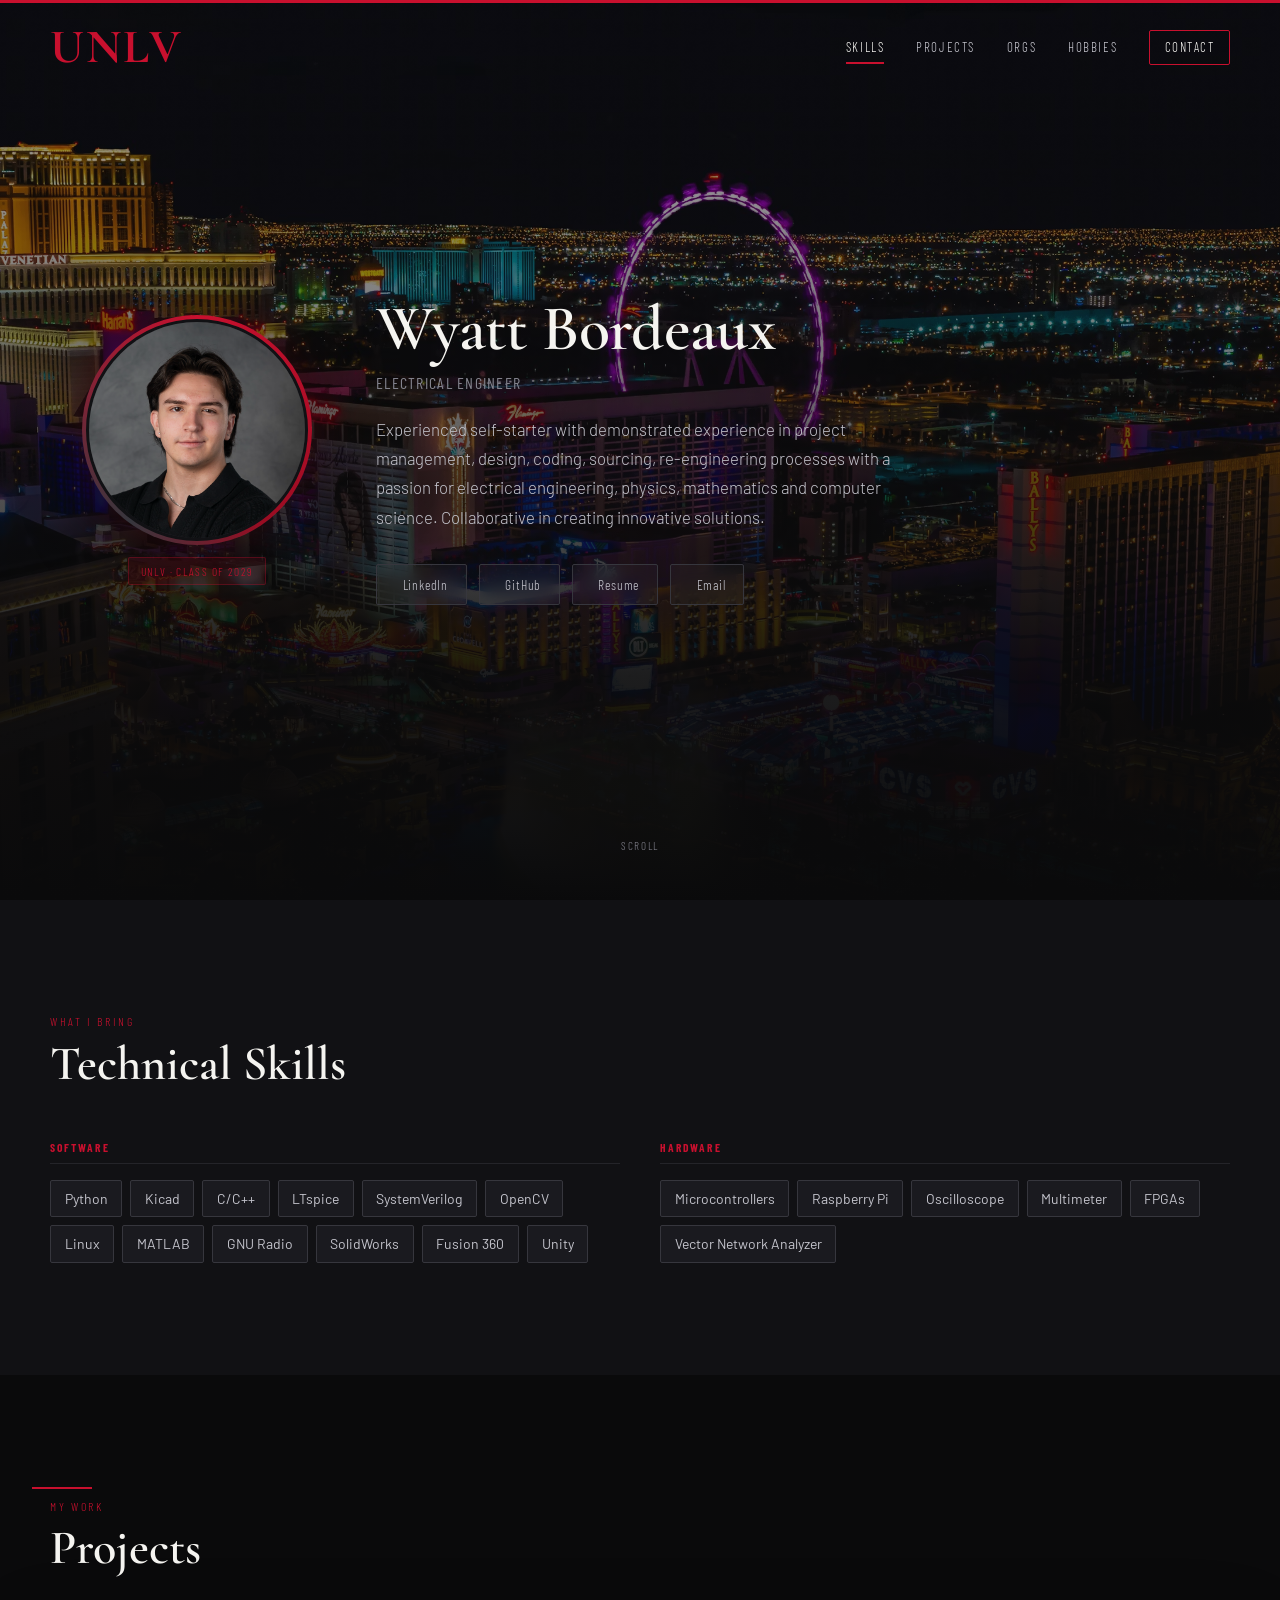
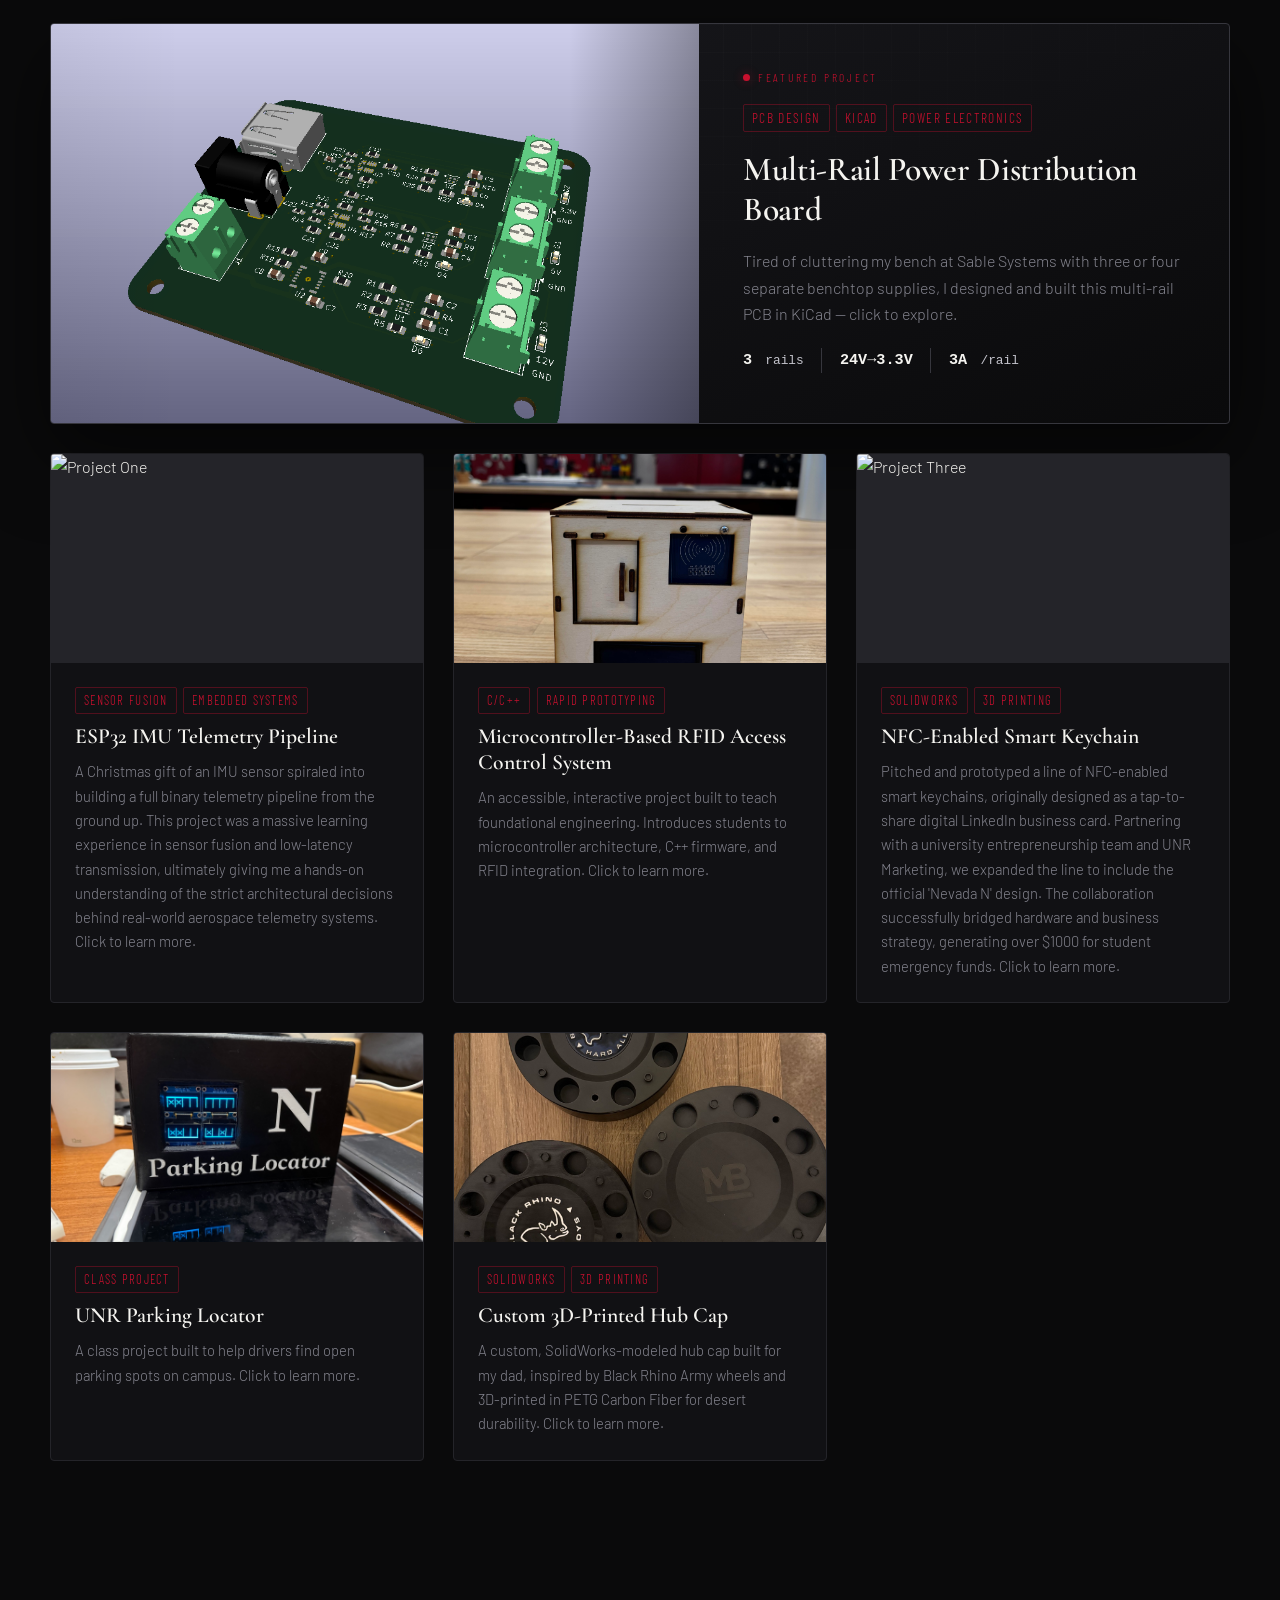
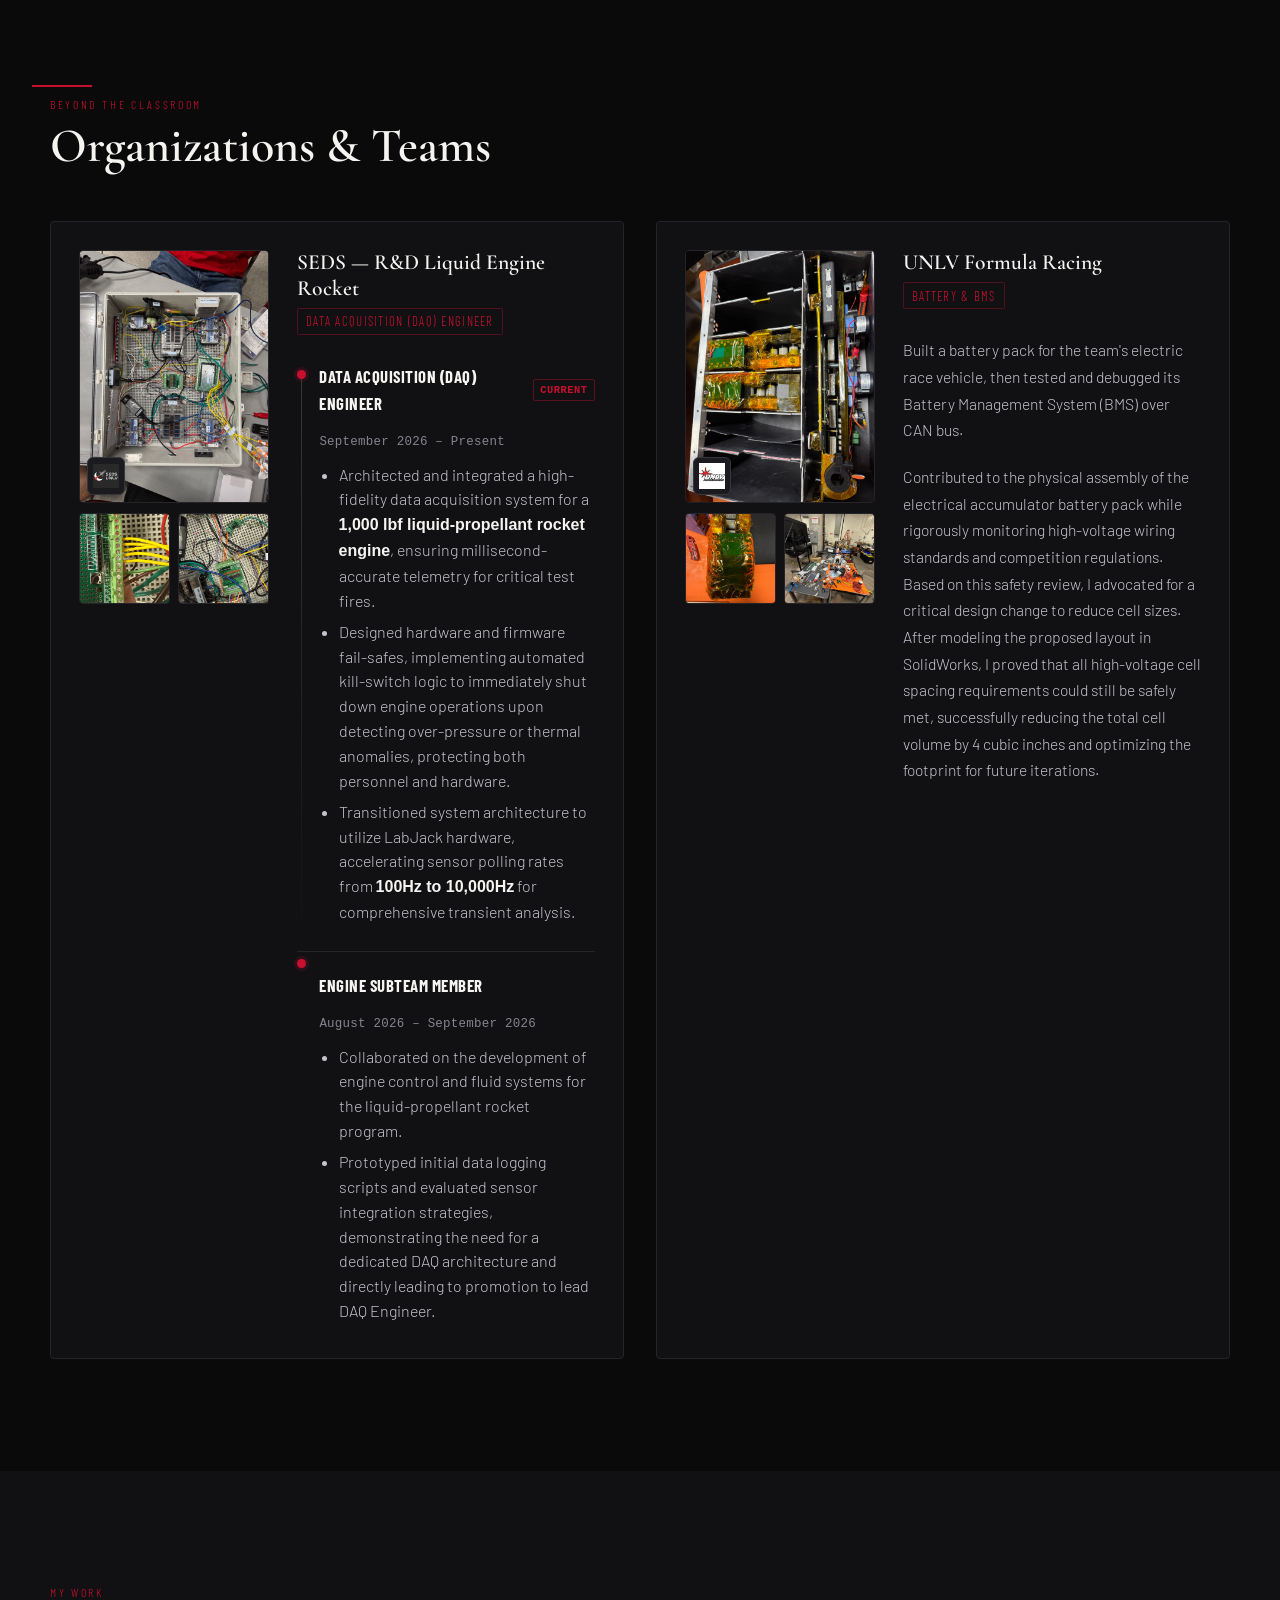
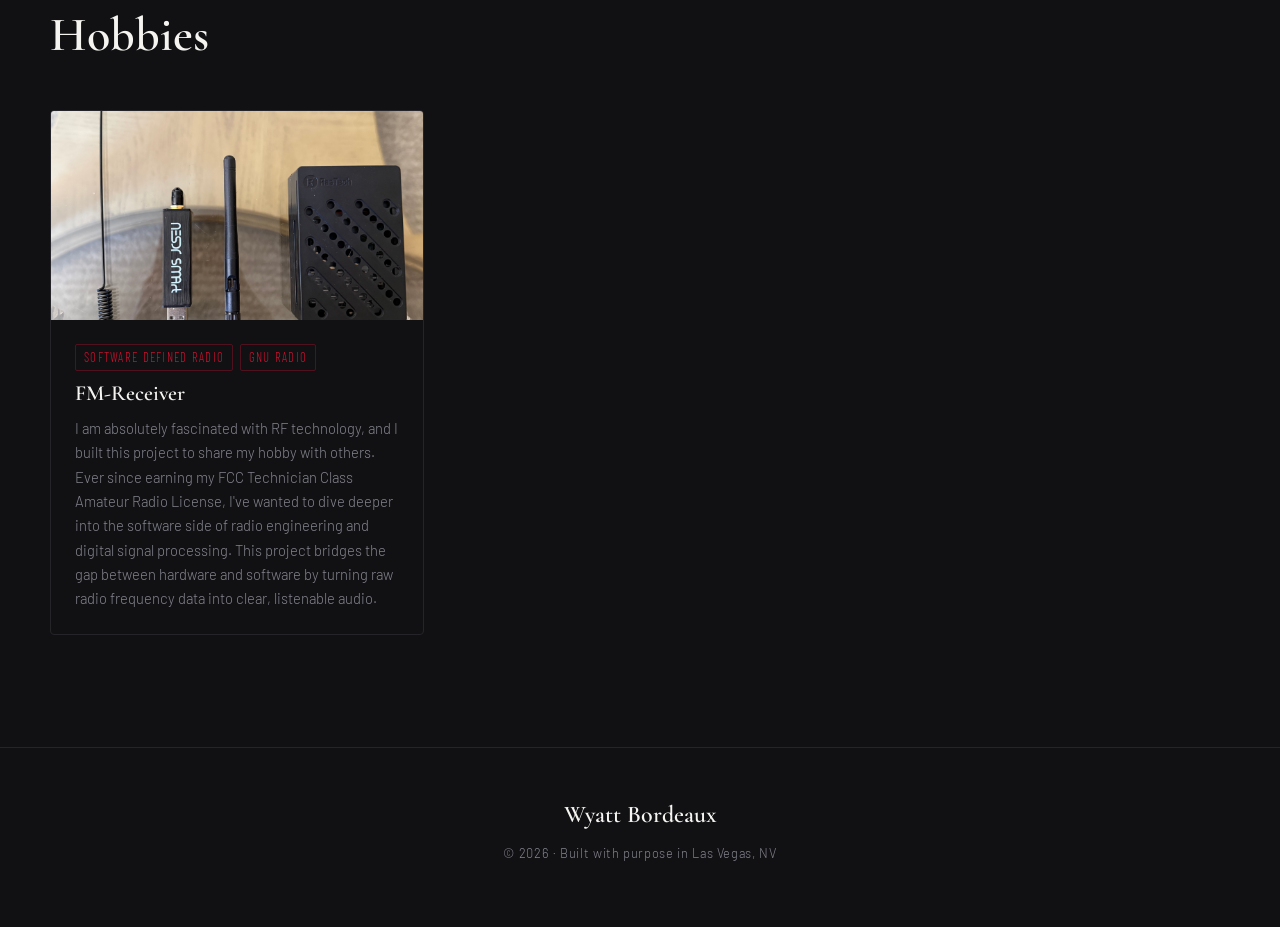
==== commit 5011552e: "Update Power Board project and NFC keychain pricing - Rename "3D Board Render" to "PCB Layout" for c" ====
--- a/index.html
+++ b/index.html
@@ -153,7 +153,7 @@
             </div>
             <h3 class="project-title">Multi-Rail Power Distribution Board</h3>
             <p class="project-desc">
-              Tired of cluttering my bench at Sable Systems with three or four separate benchtop supplies, I designed and built this multi-rail PCB in KiCad — click to explore the interactive board render and 3D CAD model.
+              Tired of cluttering my bench at Sable Systems with three or four separate benchtop supplies, I designed and built this multi-rail PCB in KiCad — click to explore.
             </p>
             <div class="featured-specs">
               <span class="spec"><strong>3</strong>&nbsp;rails</span>
@@ -217,7 +217,7 @@
             </div>
             <h3 class="project-title">NFC-Enabled Smart Keychain</h3>
             <p class="project-desc">
-              Pitched and prototyped a line of NFC-enabled smart keychains, originally designed as a tap-to-share digital LinkedIn business card. Partnering with a university entrepreneurship team and UNR Marketing, we expanded the line to include the official 'Nevada N' design. The collaboration successfully bridged hardware and business strategy, generating over $580 for student emergency funds. Click to learn more.
+              Pitched and prototyped a line of NFC-enabled smart keychains, originally designed as a tap-to-share digital LinkedIn business card. Partnering with a university entrepreneurship team and UNR Marketing, we expanded the line to include the official 'Nevada N' design. The collaboration successfully bridged hardware and business strategy, generating over $1000 for student emergency funds. Click to learn more.
             </p>
           </div>
         </article>
@@ -306,7 +306,6 @@
               <ul class="org-role-list">
                 <li>Architected and integrated a high-fidelity data acquisition system for a <strong>1,000 lbf liquid-propellant rocket engine</strong>, ensuring millisecond-accurate telemetry for critical test fires.</li>
                 <li>Designed hardware and firmware fail-safes, implementing automated kill-switch logic to immediately shut down engine operations upon detecting over-pressure or thermal anomalies, protecting both personnel and hardware.</li>
-                <li>Developed advanced DSP filtering pipelines to eliminate signal noise from high-vibration environments, guaranteeing clean, actionable data.</li>
                 <li>Transitioned system architecture to utilize LabJack hardware, accelerating sensor polling rates from <strong>100Hz to 10,000Hz</strong> for comprehensive transient analysis.</li>
               </ul>
             </div>
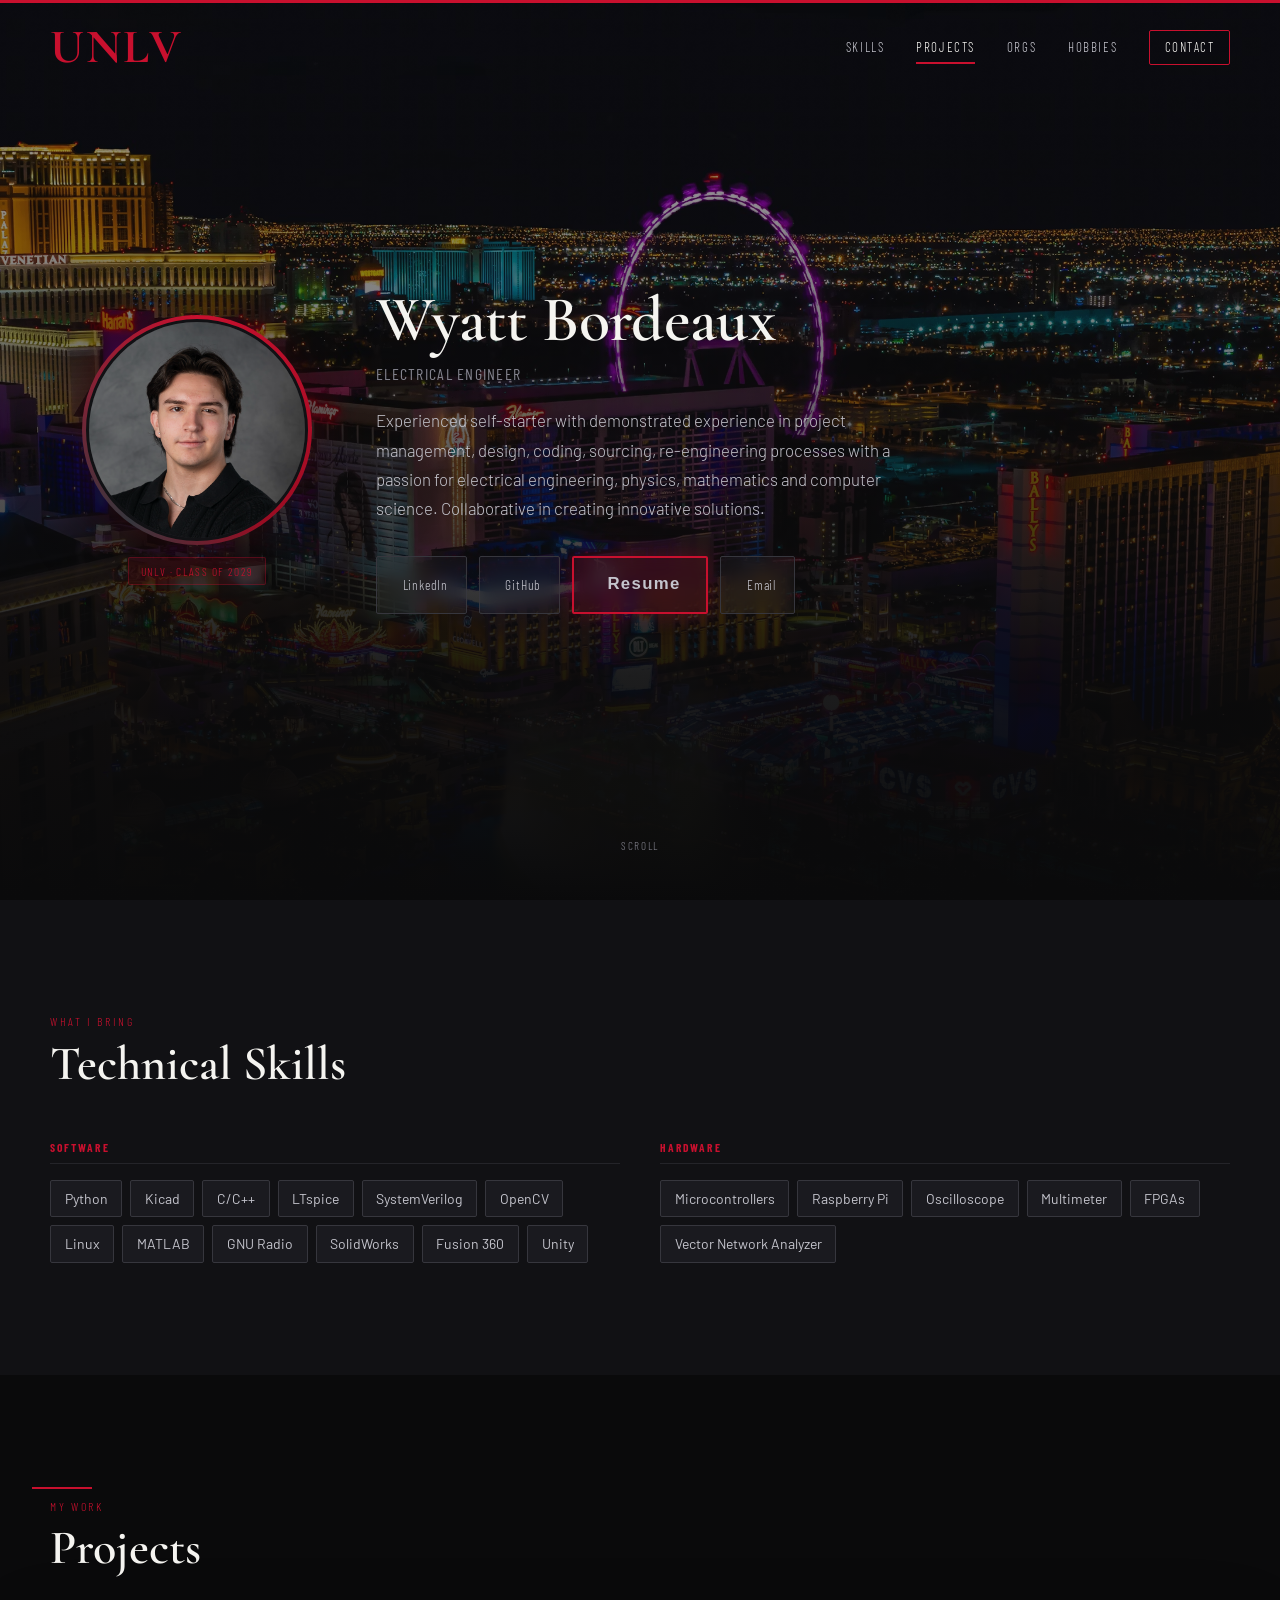
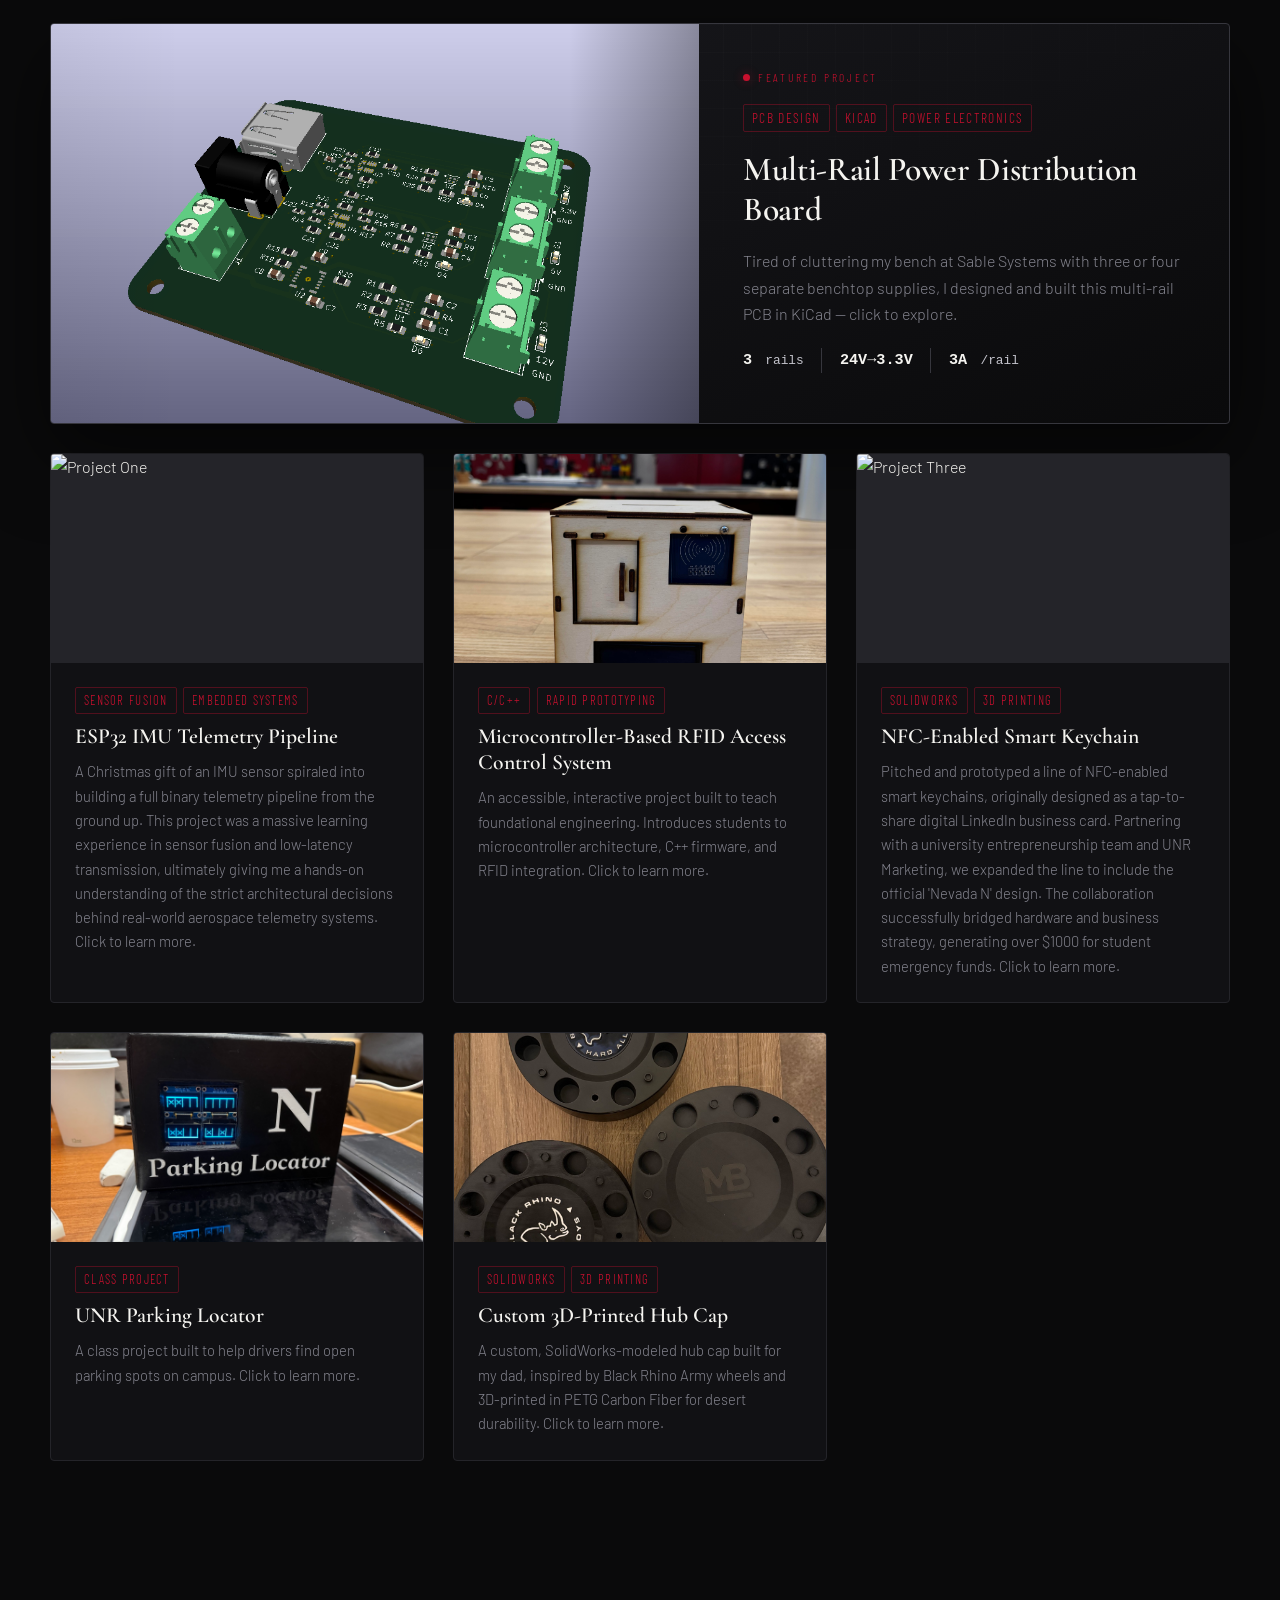
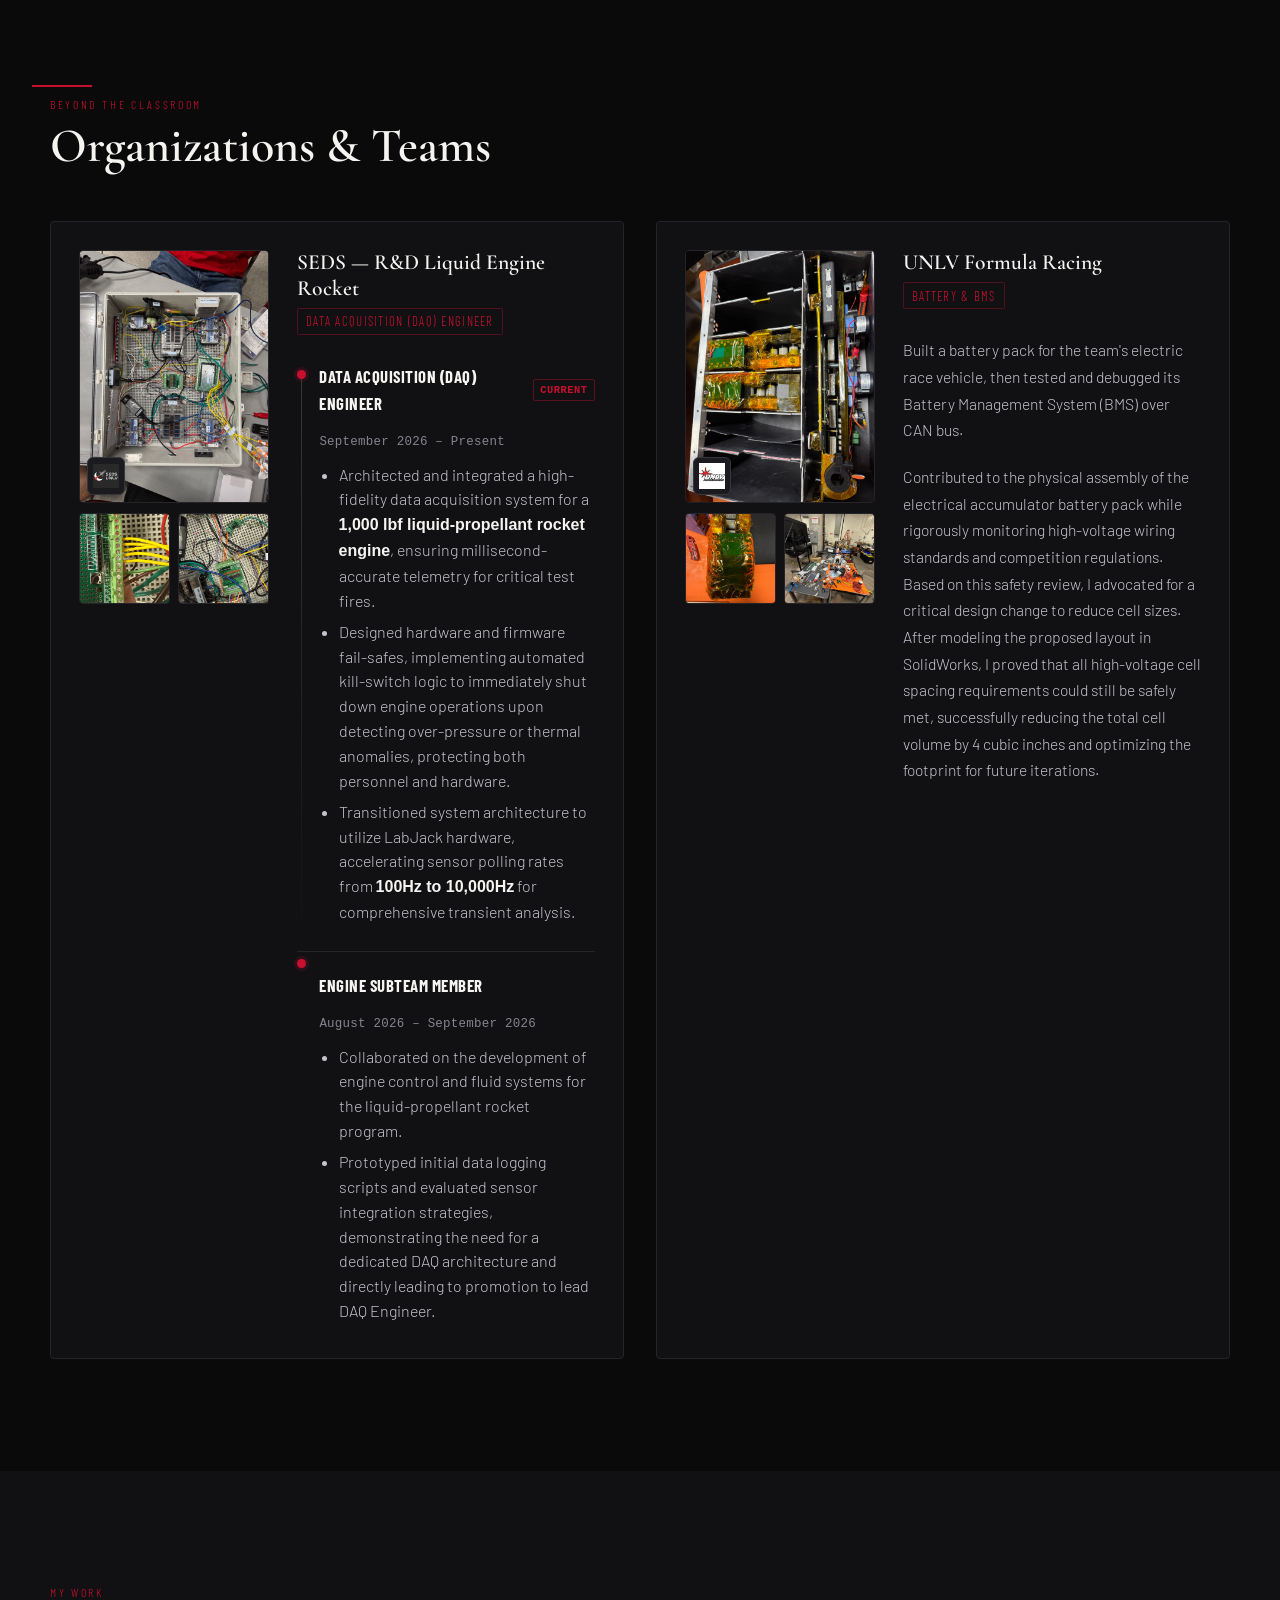
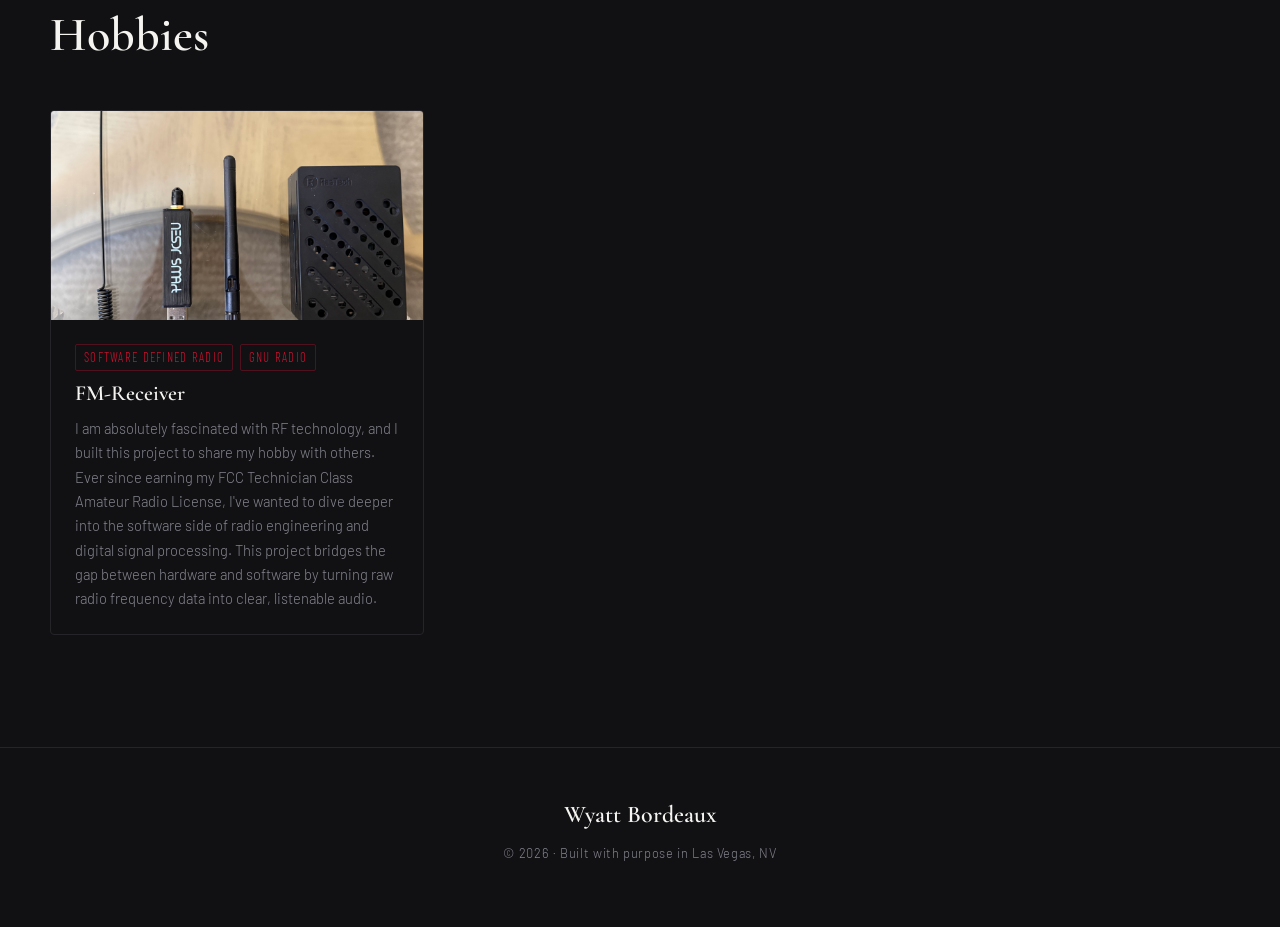
==== commit b4d02ec1: "Make resume button prominent for career fair - Enlarge resume button with bigger padding and font si" ====
--- a/index.html
+++ b/index.html
@@ -58,7 +58,7 @@
              <span>GitHub</span>
           </a>
           <!-- 📄 Replace href with path to your resume PDF -->
-          <a href="Files/Resume_2026.pdf" target="_blank" class="contact-chip" title="Resume">
+          <a href="Files/Resume_2026.pdf" target="_blank" class="contact-chip contact-chip--resume" title="Resume">
             <i class="ph ph-file-text"></i>
             <span>Resume</span>
           </a>
--- a/style.css
+++ b/style.css
@@ -292,6 +292,30 @@
   transform: scale(1.15);
 }
 
+.contact-chip--resume {
+  padding: 0.85rem 1.6rem;
+  font-size: 1.05rem;
+  font-weight: 600;
+  border: 2px solid var(--scarlet);
+  background: rgba(200, 16, 46, 0.15);
+  box-shadow: 0 0 20px rgba(200, 16, 46, 0.3);
+  letter-spacing: 0.08em;
+}
+
+.contact-chip--resume i {
+  font-size: 1.3rem;
+}
+
+.contact-chip--resume:hover {
+  background: rgba(200, 16, 46, 0.25);
+  box-shadow: 0 0 30px rgba(200, 16, 46, 0.5), 0 4px 12px rgba(200, 16, 46, 0.4);
+  transform: translateY(-3px) scale(1.05);
+}
+
+.contact-chip--resume:hover i {
+  transform: scale(1.25);
+}
+
 
 .section {
   padding: var(--section-pad);
